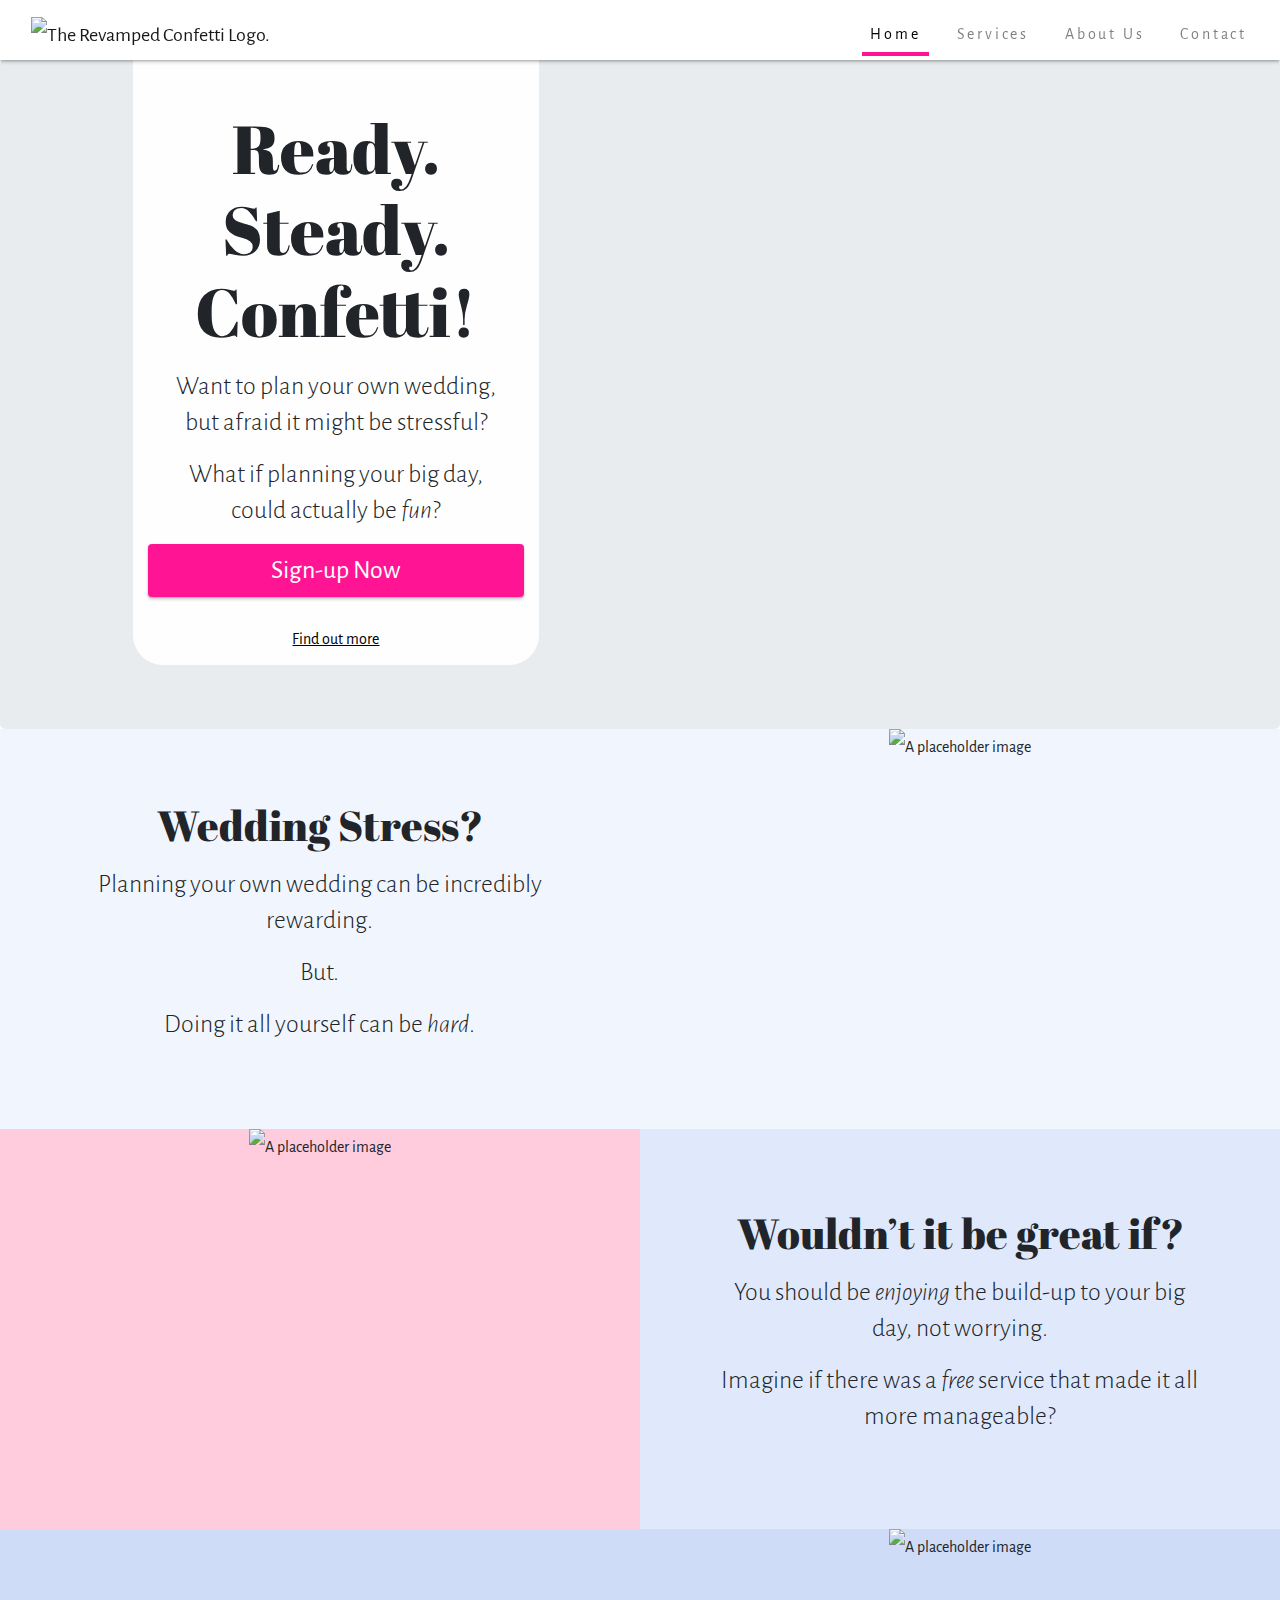
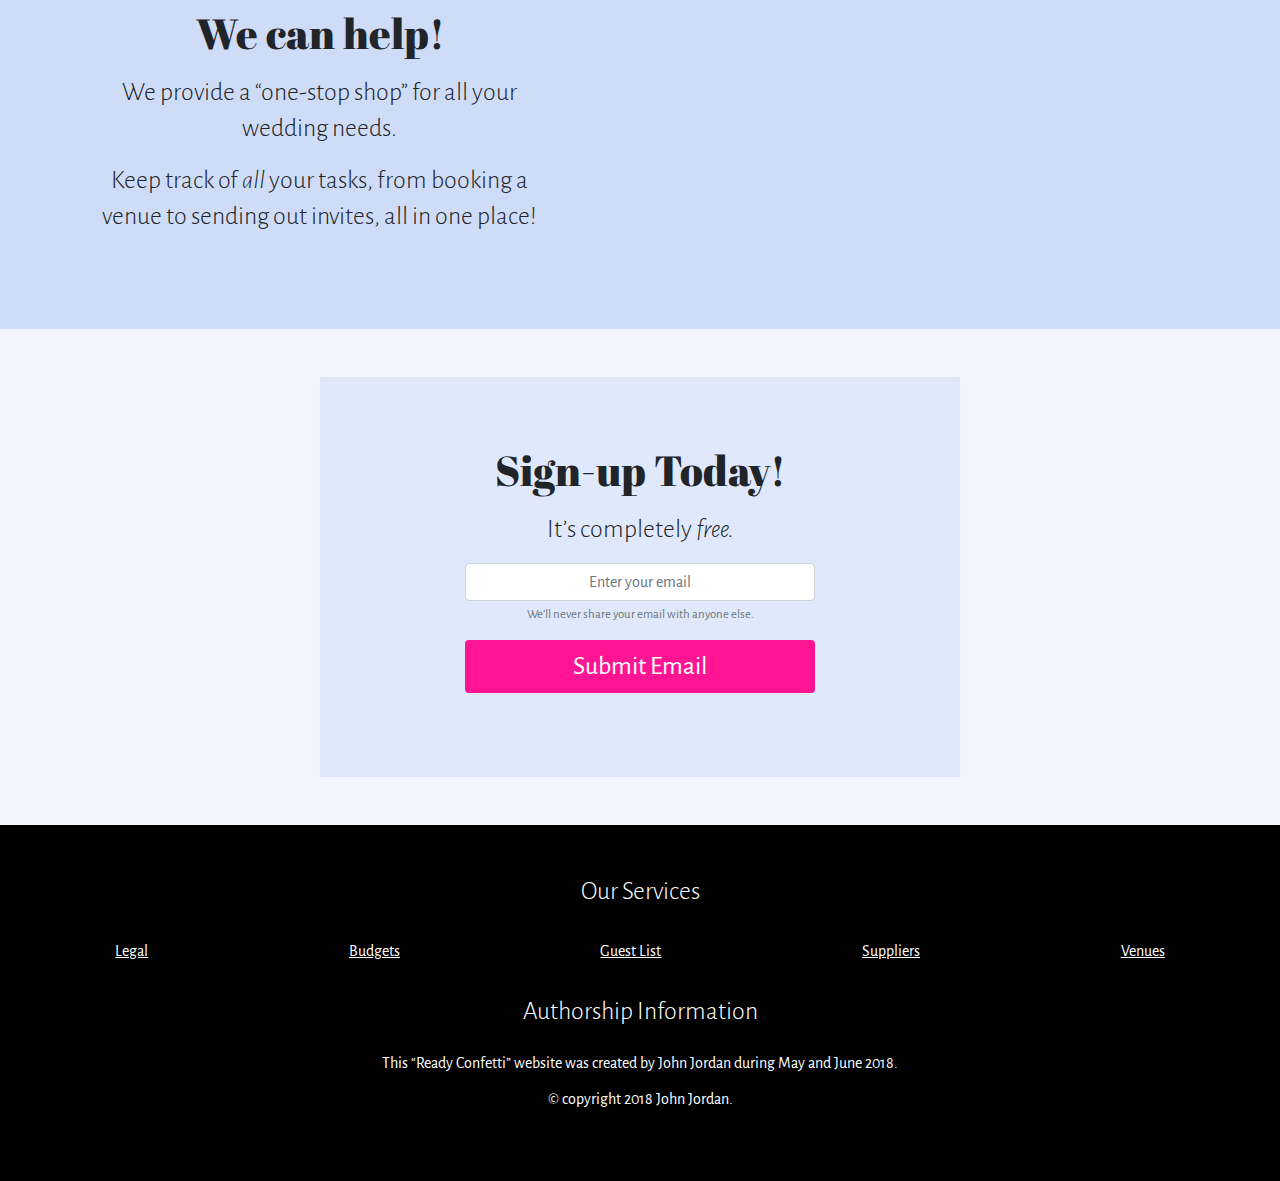
==== index.html @ ef414e81 "Services page finished, including images, except footer links" ====
<!DOCTYPE html>
<html lang="en">
<head>
	<meta charset="UTF-8">
	<title>Revamped Confetti</title>
	<meta name="viewport" content="width=device-width, initial-scale=1, shrink-to-fit=no">
	<!-- Link to CDN delivered version -->
	<!-- Bootstrap CSS -->
    <!-- <link rel="stylesheet" href="https://stackpath.bootstrapcdn.com/bootstrap/4.1.0/css/bootstrap.min.css" integrity="sha384-9gVQ4dYFwwWSjIDZnLEWnxCjeSWFphJiwGPXr1jddIhOegiu1FwO5qRGvFXOdJZ4" crossorigin="anonymous"> -->
    <!-- Link to local sources -->
    <!-- Bootstrap version 4.1.0 CSS -->
    <link rel="stylesheet" href="css/bootstrap.min.css">
    <!-- Custom stylesheet CSS -->
    <link rel="stylesheet" href="css/custom.css">
    <!-- Links to font files -->
    <!-- Abril Fatface -->
        <link href="https://fonts.googleapis.com/css?family=Abril+Fatface" rel="stylesheet">
    <!-- Alegreya Sans -->
    <link href="https://fonts.googleapis.com/css?family=Alegreya+Sans:400,400i" rel="stylesheet">
</head>
<body class="container-fluid">
	<!-- Start of navigation bar -->
	<!-- Used class 'sticky-top' rather than 'fixed-top' as 'fixed-top' overlaps content below it -->
	<nav class="row navbar navbar-expand-md navbar-light sticky-top pb-0">
		<!-- Start of anchor tag containing logo -->
		<a class="navbar-brand col-9 col-md-4 mb-2 mb-md-0" href="#">
			<!-- Logo -->
			<!-- <img class="img-fluid d-md-none mh-50" src="img/logo-mark.svg" alt="The Revamped Confetti logo mark – a bouquet of flowers."> -->
			<img class="img-fluid mh-66" src="img/logo-full.svg" alt="The Revamped Confetti Logo.">
			<!-- End logo -->
		</a>
		<!-- End of anchor tag containing logo -->
		<!-- Start of button that controls collapsable menu functionality -->
		<!-- Constrained width of button element and aligned it to right using 'ml-auto' class, to right-align hamburger icon -->
		<button class="navbar-toggler ml-auto text-right" type="button" data-toggle="collapse" data-target="#mobileMenu" aria-controls="mobileMenu" aria-expanded="false" aria-label="Toggle navigation" role="navigation">
		    <span class="navbar-toggler-icon"></span>
		</button>
		<!-- End of button that controls collapsable menu functionality -->
		<!-- Start of nav bar menu items, wrapped in a div for collapsable functionality -->
		<!-- Start of wrapper div -->
		<div id="mobileMenu" class="col-12 col-md-8 collapse navbar-collapse text-center">
			<!-- Needed to add class 'ml-auto' to right-align menu options -->
			<ul class="navbar-nav ml-auto">
				<!-- Start of navigation-links -->
				<li class="nav-item active">
					<a href="#" class="nav-link">
						Home
					</a>
				</li>
				<li class="nav-item">
					<a href="pages/services.html" class="nav-link">Services</a>
				</li>
				<li class="nav-item">
					<a href="pages/aboutus.html#" class="nav-link">About Us</a>
				</li>
				<li class="nav-item">
					<a href="pages/contact.html" class="nav-link">Contact</a>
				</li>
				<!-- End of navigation-links -->
				<!-- Items are right-aligned using flexbox 'justify-content-end' class. Needed to use full row width -->
			</ul>
			<!-- End of nav bar menu items -->
		</div>
		<!-- End of wrapper div-->
	</nav>
	<!-- End of navigation bar -->

	<!-- Start of jumbotron -->
	<header class="row main-page jumbotron pt-0 back-image text-center mb-0">
		<div class="offset-md-1 col-md-5 col-xl-4 pt-5">
			<!-- Start of headline -->
			<h1 class="display">
				<div class="">
					Ready.
				</div>
				<div class="">Steady.</div>
				<div class="">Confetti!</div>
			</h1>
			<!-- End of headline -->
			<!-- 'Lead' class applied to paragraph to add emphasis -->
			<p class="lead offset-1 col-10 offset-md-0 col-md-12">
				Want to plan your own wedding,
				<br class="title-breaker d-none d-sm-block d-md-none d-lg-block" />
				<!-- Using Bootstrap display functionality along with custom breakpoints, to toggle visibility -->
				but afraid it might be stressful?
			</p>
			<p class="lead offset-1 col-10 offset-md-0 col-md-12">
				What if planning your big day,
				<br class="title-breaker d-none d-sm-block d-md-none d-lg-block"/>
				could actually be <span class="italic">fun</span>?
				<!-- Using Bootstrap display functionality along with custom breakpoints, to toggle visibility -->
			</p>
			<!-- <p class="row lead">This too, is also text about bland things as well.</p> -->
			<a href="#form-gap" class="btn btn-block rc-pink lead">Sign-up Now</a>
			<a href="#me" id="me" class="nav-link col-12 text-center">Find out more</a>
		</div>
	</header>
	<!-- End of jumbotron -->
	<!-- Start of first row -->
	<section class="row align-items-stretch  text-center rc-lightest-purple" id="first-row">
		<!-- Start of first row, first column -->
		<div class="col-md-6 my-5 py-5 my-md-0 py-md-0 align-self-center">
			<!-- Making the flex child align in center is desirable, but need to remove margin/padding as causes alignment issues with image on medium layouts.  -->
	        <h2 class="display">Wedding Stress?</h2>
	        <p class="lead col-12 offset-lg-1 col-lg-10">
	        	Planning your own wedding can be incredibly rewarding.
	        </p>
	        <p class="lead col-12 offset-lg-1 col-lg-10">
	        	But.
	        </p>
	        <p class="lead col-12 offset-lg-1 col-lg-10">
	        	Doing it all yourself can be <span class="italic">hard</span>.
	        </p>
		</div>
		<!-- End of first row, first column -->
		<!-- Start of first row, second column -->
		<div class="col-md-6 no-gutter">
			<!-- Applying 'd-flex' class makes div take up entire height available to it -->
			<img class="img-fluid landing-images" src="img/stress-warmer-resized.jpg" alt="A placeholder image">
		</div>
		<!-- End of first row, second column -->
	</section>
	<!-- End of first row -->
	<!-- Start of SECOND row -->
	<section class="row flex-row-reverse align-items-stretch text-center rc-lighter-purple">
		<!-- Start of SECOND row, first column -->
		<div class="col-md-6 align-self-center my-5 py-5 my-md-0 py-md-0 ">
	        <h2 class="display">Wouldn’t it be great if?</h2>
	        <p class="lead col-12 offset-lg-1 col-lg-10">
	        	<!-- 'col-md-6' and 'mx-auto' classes center element on medium-up screens -->
	        	You should be <span class="italic">enjoying</span> the build-up to your big day, not worrying.
	        </p>
	        <p class="lead col-12 offset-lg-1 col-lg-10">
	        	Imagine if there was a <span class="italic">free</span> service that made it all more manageable?
	        </p>
		</div>
		<!-- End of SECOND row, first column -->
		<!-- Start of SECOND row, second column -->
		<div class="col-md-6 show-p no-gutter">
			<img class="img-fluid landing-images" src="img/easier-way-less-warm.jpg" alt="A placeholder image">
		</div>
		<!-- End of SECOND row, second column -->
	</section>
	<!-- End of SECOND row -->

	<!-- Start of THIRD row -->
	<section class="row align-items-stretch  text-center rc-light-purple">
		<!-- 'Align-items-stretch' means images stretch to fill entire flex parent  -->
		<!-- Start of THIRD row, first column -->
		<div class="col-md-6 my-5 py-5 my-md-0 py-md-0 align-self-center">
			<!-- 'Align-self-center' keeps flex child in center of parent -->
	        <h2 class="display">We can help!</h2>
	        <p class="lead col-12 offset-lg-1 col-lg-10">
	        	<!-- 'col-md-6' and 'mx-auto' classes center element on medium-up screens -->
	        	We provide a “one-stop shop” for all your wedding needs.
	        </p>
	        <p class="lead col-12 offset-lg-1 col-lg-10">
	        	Keep track of <span class="italic">all</span> your tasks, from booking a venue to sending out invites, all in one place!
	        </p>
		</div>
		<!-- End of THIRD row, first column -->
		<!-- Start of THIRD row, second column -->
		<div class="col-md-6 no-gutter">
			<img class="img-fluid landing-images" src="img/wedding-warmer.jpg" alt="A placeholder image">
		</div>
		<!-- End of THIRD row, second column -->
	</section>
	<!-- End of THIRD row -->
	<div id="form-gap"></div>
	<!-- Start of FORM row -->
	<section class="row justify-content-center rc-lightest-purple">
		<div class="col-12 col-md-6 text-center my-5 py-5 rc-lighter-purple form-wrapper">
			<h2 class="display">Sign-up Today!</h2>
			<p class="lead col-12 offset-lg-1 col-lg-10">It’s completely <span class="italic">free.</span></p>
			<form action="#" class="col-12 col-md-10 col-lg-8 mx-auto">
				<div class="form-group">
				    <input type="email" class="form-control text-center" id="exampleInputEmail1" aria-describedby="emailHelp" placeholder="Enter your email">
				    <small id="emailHelp" class="form-text text-muted">We’ll never share your email with anyone else.</small>
				</div>
				<!-- Start of button -->
				<button type="submit" class="btn btn-block rc-pink lead">Submit Email</button>
				<!-- End of button -->
			</form>
		</div>
	</section>
	<!-- End of FORM row -->
	<!-- Start of Footer -->
	<footer class="row text-center black">
		<!-- Start of wrapper div -->
		<div class="wrapper col-12 my-5">
			<div class="lead">Our Services</div>
			<!-- end line -->
			<nav class="black footer-links d-flex justify-content-around flex-wrap margin-bottom">
				<a href="#" class="mx-3 my-2">Legal</a>
				<a href="#" class="mx-3 my-2">Budgets</a>
				<a href="#" class="mx-3 my-2">Guest List</a>
				<a href="#" class="mx-3 my-2">Suppliers</a>
				<a href="#" class="mx-3 my-2">Venues</a>
			</nav>
			<!-- end line -->
			<div class="lead">Authorship Information</div>
			<!-- end line -->
			<address class="">
				This “Ready Confetti” website was created by John Jordan during May and June 2018. <br/>© copyright <span id="year">2018</span> John Jordan.
			</address>
			<!-- end line -->
		</div>
		<!-- End of wrapper div -->
	</footer>
	<!-- End of Footer  -->

	<!-- Local copies of JavaScript files. jQuery first, then Popper.js, then Bootstrap JS -->
    <script src="js/jquery-3.3.1.slim.min.js"></script>
    <!-- Version 1.14.0 -->
    <script src="js/v1.14.0-popper.min.js"></script>
    <!-- Version 4.1.0 -->
    <script src="js/bootstrap.min.js"></script>
</body>
</html>
---- css/custom.css ----
/* CUSTOM STYLES FOR REVAMPED CONFETTI WEBSITE */

/* LAYOUT */

* {
	/*border: 1px solid gray;*/
}

header > div {
	max-width: 375px;
	/*padding-top:  2.42rem;*/
}

header.jumbotron {
	/* Sets minimum height on jumbotron elements, so that content doesn't determine height */
	min-height: 400px;
}

.display, .lead, .margin-bottom {
	margin-bottom: 1rem;
}

.nav-item {
	margin-right: 10px;
	margin-left: 10px;
}

.no-gutter[class*="col-"] {
	/* Removes default Bootstrap padding from any element containing 'col-x' classes */
	padding-left: 0;
	padding-right: 0;
}

@media screen and (max-width: 766px){
}

@media screen and (max-width: 330px) {
	/* Removes un-sightly line break at this breakpoint, displaying text in-line*/
	br.title-breaker {
		display: none;
	}
}

@media screen and (min-width: 330px) {
	/* Re-applies line break line break at this breakpoint, as screen gets larger */
	br.title-breaker {
		display: block;
	}
}

/* TYPOGRAPHY */

/* Font sizes and leading */

html {
	font-size: 1rem;
}

body {
	line-height: 2.25rem;
}

small {
	line-height: 1.21rem;
}

.italic {
	font-style: italic;
}

.margin-bottom {
	/* This custom class applies a margin-bottom, equal to the line-height, to build vertical rhythm */
	/*margin-bottom: 1.375rem;*/
}

@media screen and (max-width: 768px){
	html {
		/* Drops down font size to fit on smaller screens */
		font-size: 0.875rem;
	}

	body {
		line-height: 2rem;
	}
}

h1.display>div {
	/* Since I have each word of the H1 in seperate divs,
	so that they start on a new line */
	font-size: 4.236rem;
}

h2.display {
	font-size: 2.618rem;
}

.lead {
	font-size: 1.618rem;
}

address, .navbar-nav {
	font-size: 1rem;
}

/* Typefaces */

body {
	/* Following fonts used for testing purposes */
	font-family: 'Alegreya', serif;
	font-family: 'Alegreya Sans', sans-serif;
}

nav {
	background-color: white;
}

h1, h2 {
	/* Following fonts used for testing purposes */
	font-family: 'Playfair Display', serif;
	font-family: 'Abril Fatface', serif;
}

.playfair {
	font-family: 'Playfair Display', serif;
}

.serif {
	font-family: 'Alegreya', serif;
}


/* COLOURS */

:root {
    --rc-pink: #FF1493;
    --rc-purple: #6495ED;
    --rc-lightest-purple: #F1F5FD;
    --rc-lighter-purple:  #E0E9FB;
    --rc-light-purple: #CFDCF8;
    --rc-purple-grey:  #4B70B2;
    --rc-purple-black: #19253B;
}

.rc-pink {
	background-color: var(--rc-pink);
	color: white;
}
.rc-purple {
   background-color: var(--rc-purple);
}
.rc-lightest-purple {
   background-color: var(--rc-lightest-purple);
}
.rc-lighter-purple {
   background-color: var(--rc-lighter-purple);
}
.rc-light-purple {
   background-color: var(--rc-light-purple);
}
.rc-purple-grey {
   background-color: var(--rc-purple-grey);

}
.rc-purple-black {
   background-color: var(--rc-purple-black);
   /* Change text colour, based on dark background */
}

body {
	background-color: white;
}

.black {
	background-color: #000000;
	color: #FFFFFF;
}

header > div {
	background-color: rgba(255,255,255,0.95);
	border-bottom-right-radius: 30px;
	border-bottom-left-radius: 30px;
}
.custom-toggler.navbar-toggler-icon {
	/*Adds pink colour to border */
  border-color: rgb(255,102,203);
  color: blue;
  /*padding-right: 3rem;*/
}

section {
	background-color: #FFFFFF;
}

/* A class to apply to elements to highlight them for screenshots */

.show-g {
	background-color: #aca;
}

.show-p {
	background-color: #fcd;
}

/* IMAGES */

header.main-page {
	background-image: url('../img/hero-little-warm.jpg');
}

header.services {
	background-image: url('../img/let-us-help-h800.jpg');
}
img.min-400 {
	min-height: 320px;
	max-height: 320px;
	width: 100%;
	display: flex;
	flex: 1;
}

img.landing-images {
	height: 100%;
	width: 100%;
	min-height: 400px;
	max-height: 400px;
}

@media screen and (max-width: 767px) {
	/* Restrict image size on smaller screens */
	img.landing-images {
		min-height: 320px;
		max-height: 400px;
	}
}

img.mh-50 {
	/*custom class to restrict height of SVG logo-mark */
	max-height: 50px;
}

img.mh-66 {
	/*custom class to restrict height of SVG logo-full */
	max-height: 66px;
}

.back-image{
	/*Custom class to apply images as backgrounds*/

	/* Background image is centered vertically and horizontally at all times */
	background-position: center center;

	/* Background image doesn't tile */
	background-repeat: no-repeat;

  	/* Background image is fixed in the viewport so that it doesn't move when
     the content's height is greater than the image's height */
	/*background-attachment: fixed;*/

  	/* This is what makes the background image rescale based
     on the container's size */
	background-size: cover;
}

/* USER INTERFACE ELEMENTS */

.sticky-top, a.btn.btn-block {
	color: white;
	box-shadow: 0px 3px 3px 0 rgba(0, 0, 0, 0.12), 0 1px 2px rgba(0, 0, 0, 0.24);
	transition: all 0.3s cubic-bezier(.25,.8,.25,1);
}

a.btn.btn-block:hover {
	box-shadow: 0 3px 6px rgba(0, 0, 0, 0.16), 0 3px 6px rgba(0, 0, 0, 0.23);
}

a.nav-link {
	color: black;
}
.navbar-nav a.nav-link {
	letter-spacing: .175rem;
}

.navbar-light .navbar-nav .nav-item.active > a.nav-link {
	color: black;
}

header a.nav-link {
	text-decoration: underline;
}

.footer-links > a {
	color: #FFFFFF;
	text-decoration: underline;
}

li.active > a {
	padding-bottom: 0;
	border-bottom: solid 4px var(--rc-pink);
}

@media screen and (max-width: 767px) {
	/* Needed to STOP applying these styles one pixel below Bootstrap 4 breakpoint of 768 px, else layout would break at this point */
	li.active > a.nav-link {
		border-bottom: none;
	}

	.navbar-light .navbar-nav .nav-item.active > a.nav-link {
		/* Specific over-ride needed for Bootstrap class */
		color: var(--rc-pink)
	}

	li {
		font-size: 1.5rem;
	}

	#mobileMenu > ul {
		border-top: solid 1px black;
		border-bottom: solid 1px black;
		/*margin-top: 1.21rem;
		margin-bottom: 2.42rem;*/
		padding-top: 1.5rem;
		padding-bottom: 1rem;
	}

	.navbar-collapse {
		/* These styles over-ride the 'pb-0' class applied to the 'nav' element, to add some padding to the collapsable menu on smaller screens*/
		padding-bottom: 1.5rem;
		padding-top: 1.5rem;
	}
}

/* Misc */

section> .form-wrapper {
	border: solid 20px transparent;
	/* Need to specify a border first, before image will display */
	border-image: url('../img/frame-border.jpg') 300 round;
}

/* Bootstrap 4 responsive breakpoints */
/*// Small devices (landscape phones, 576px and up)*/
@media (min-width: 576px) { ... }

/*// Medium devices (tablets, 768px and up)*/
@media (min-width: 768px) { ... }

/*// Large devices (desktops, 992px and up)*/
@media (min-width: 992px) { ... }

/*// Extra large devices (large desktops, 1200px and up)*/
@media (min-width: 1200px) { ... }
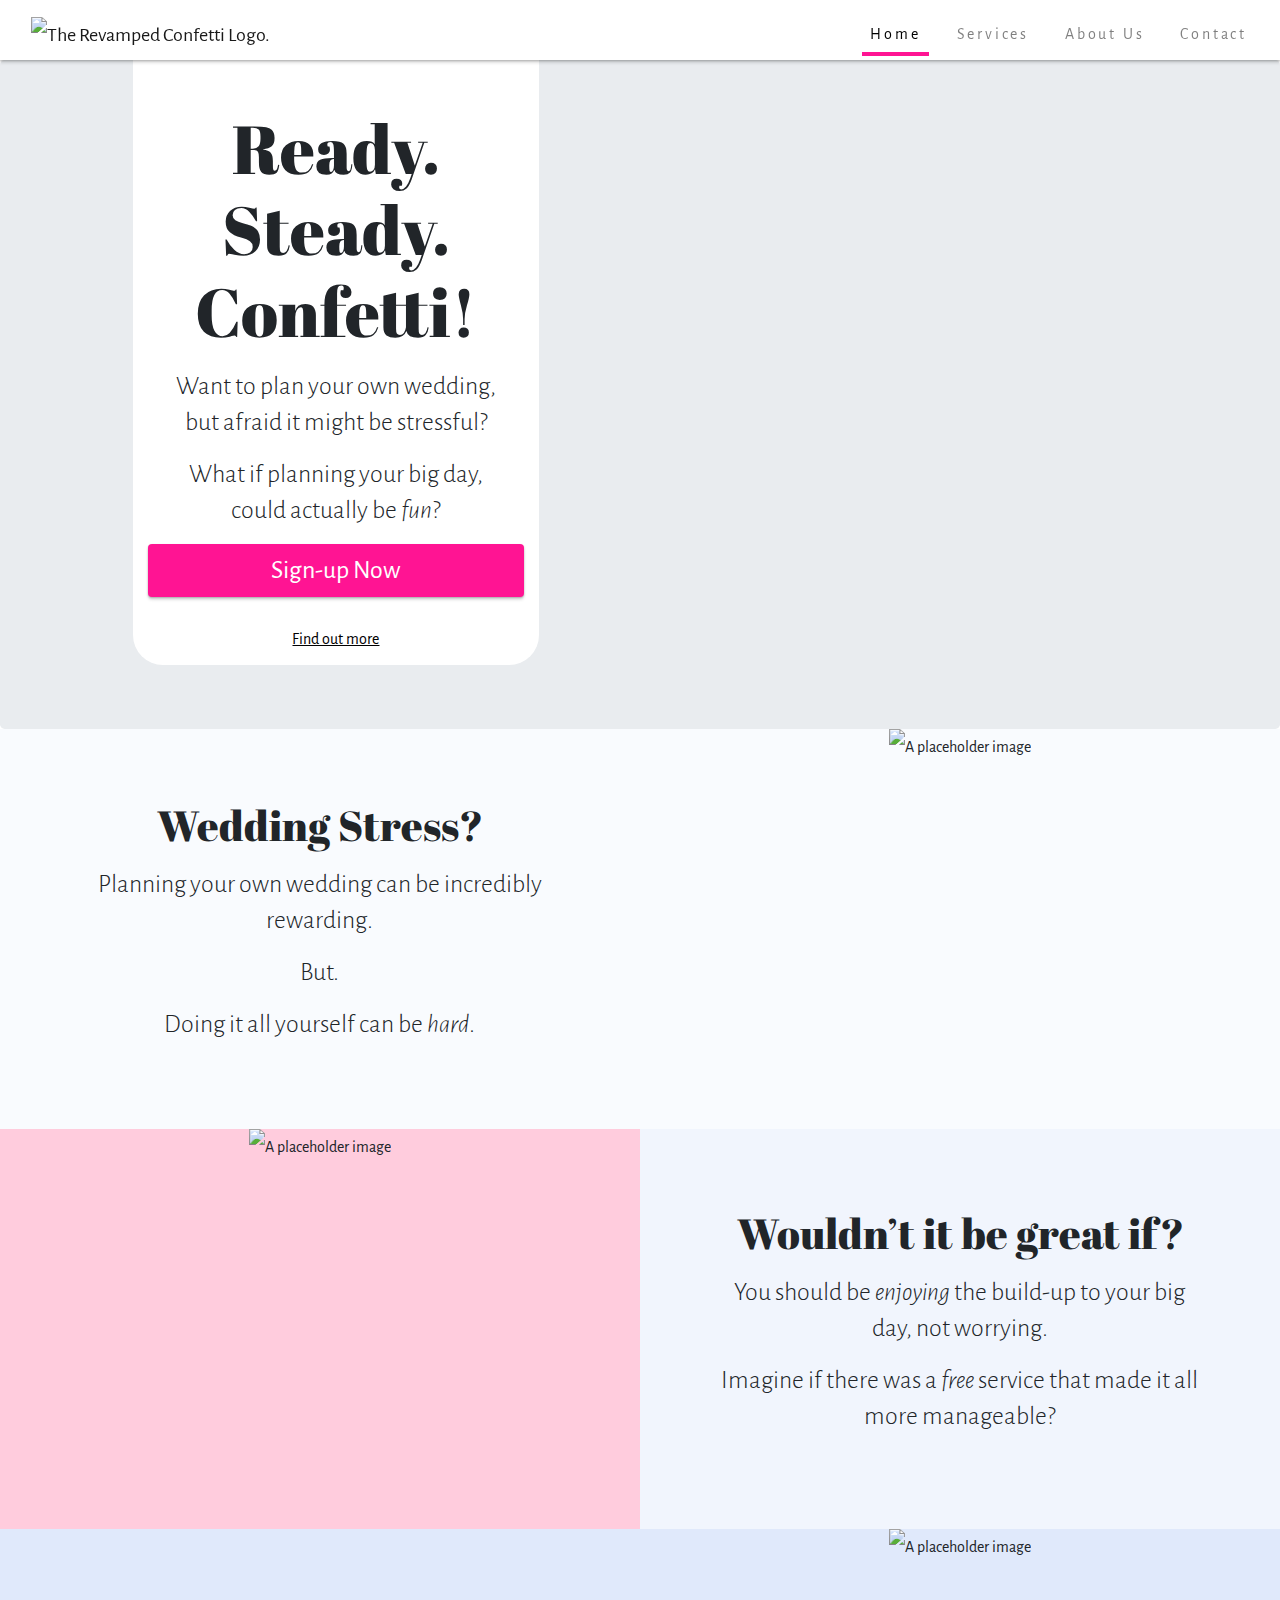
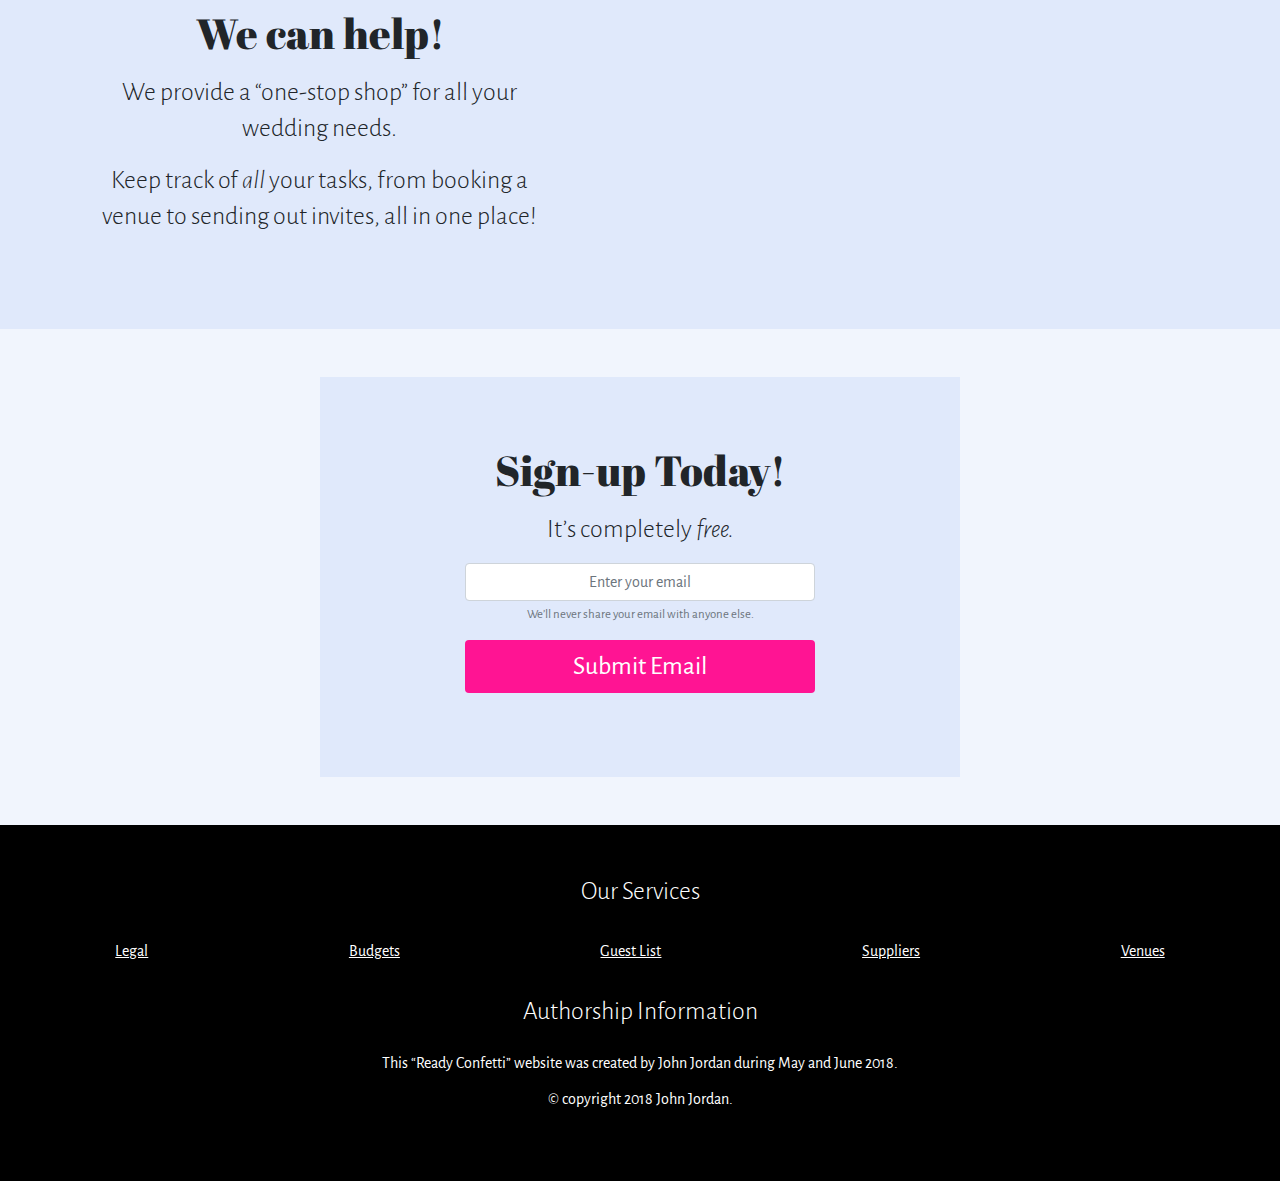
==== commit e4dc286c: "'About Us' and 'Contact Us' pages completed. Footer links updated, anchor scroll element added to 'S" ====
--- a/index.html
+++ b/index.html
@@ -97,7 +97,7 @@
 	</header>
 	<!-- End of jumbotron -->
 	<!-- Start of first row -->
-	<section class="row align-items-stretch  text-center rc-lightest-purple" id="first-row">
+	<section class="row align-items-stretch  text-center rc-even-lightest-purple" id="first-row">
 		<!-- Start of first row, first column -->
 		<div class="col-md-6 my-5 py-5 my-md-0 py-md-0 align-self-center">
 			<!-- Making the flex child align in center is desirable, but need to remove margin/padding as causes alignment issues with image on medium layouts.  -->
@@ -122,7 +122,7 @@
 	</section>
 	<!-- End of first row -->
 	<!-- Start of SECOND row -->
-	<section class="row flex-row-reverse align-items-stretch text-center rc-lighter-purple">
+	<section class="row flex-row-reverse align-items-stretch text-center rc-lightest-purple">
 		<!-- Start of SECOND row, first column -->
 		<div class="col-md-6 align-self-center my-5 py-5 my-md-0 py-md-0 ">
 	        <h2 class="display">Wouldn’t it be great if?</h2>
@@ -144,7 +144,7 @@
 	<!-- End of SECOND row -->
 
 	<!-- Start of THIRD row -->
-	<section class="row align-items-stretch  text-center rc-light-purple">
+	<section class="row align-items-stretch  text-center rc-lighter-purple">
 		<!-- 'Align-items-stretch' means images stretch to fill entire flex parent  -->
 		<!-- Start of THIRD row, first column -->
 		<div class="col-md-6 my-5 py-5 my-md-0 py-md-0 align-self-center">
@@ -172,7 +172,7 @@
 		<div class="col-12 col-md-6 text-center my-5 py-5 rc-lighter-purple form-wrapper">
 			<h2 class="display">Sign-up Today!</h2>
 			<p class="lead col-12 offset-lg-1 col-lg-10">It’s completely <span class="italic">free.</span></p>
-			<form action="#" class="col-12 col-md-10 col-lg-8 mx-auto">
+			<form action="#" class="col-12 col-md-10 col-lg-8 mx-auto" id="sign-up-form">
 				<div class="form-group">
 				    <input type="email" class="form-control text-center" id="exampleInputEmail1" aria-describedby="emailHelp" placeholder="Enter your email">
 				    <small id="emailHelp" class="form-text text-muted">We’ll never share your email with anyone else.</small>
@@ -191,11 +191,11 @@
 			<div class="lead">Our Services</div>
 			<!-- end line -->
 			<nav class="black footer-links d-flex justify-content-around flex-wrap margin-bottom">
-				<a href="#" class="mx-3 my-2">Legal</a>
-				<a href="#" class="mx-3 my-2">Budgets</a>
-				<a href="#" class="mx-3 my-2">Guest List</a>
-				<a href="#" class="mx-3 my-2">Suppliers</a>
-				<a href="#" class="mx-3 my-2">Venues</a>
+				<a href="pages/services.html#legal" class="mx-3 my-2">Legal</a>
+				<a href="pages/services.html#budgets" class="mx-3 my-2">Budgets</a>
+				<a href="pages/services.html#guest-list" class="mx-3 my-2">Guest List</a>
+				<a href="pages/services.html#suppliers" class="mx-3 my-2">Suppliers</a>
+				<a href="pages/services.html#venues" class="mx-3 my-2">Venues</a>
 			</nav>
 			<!-- end line -->
 			<div class="lead">Authorship Information</div>
@@ -215,5 +215,21 @@
     <script src="js/v1.14.0-popper.min.js"></script>
     <!-- Version 4.1.0 -->
     <script src="js/bootstrap.min.js"></script>
+    <script>
+    // This code displays an alert to user when they have successfully submitted the sign-up form
+    $(function(){
+        // Grab my sign-up-form by id and wait for 'submit' to happen
+        $('#sign-up-form').on('submit', function(){
+            alert('Thank you for trying to sign-up to “Ready Confetti”.\n'
+            	+ '\n'
+                + 'Unfortunately, this is just a test website, so you can not actually sign-up.\n'
+                + '\n'
+                + "Your details haven't gone anywhere, so there is no need to worry.\n"
+                + '\n'
+                + "Thanks again and I hope you liked the website!"
+            )
+        });
+    });
+    </script>
 </body>
 </html>--- a/css/custom.css
+++ b/css/custom.css
@@ -134,9 +134,12 @@
 :root {
     --rc-pink: #FF1493;
     --rc-purple: #6495ED;
+    --rc-even-lightest-purple:#F9FBFE;
     --rc-lightest-purple: #F1F5FD;
     --rc-lighter-purple:  #E0E9FB;
     --rc-light-purple: #CFDCF8;
+    /* This purple was calculated by subtracting the difference between rc-light-purple and rc--lighter-purple */
+    --rc-purple-mid-light: #BECFF5;
     --rc-purple-grey:  #4B70B2;
     --rc-purple-black: #19253B;
 }
@@ -148,6 +151,10 @@
 .rc-purple {
    background-color: var(--rc-purple);
 }
+
+.rc-even-lightest-purple {
+	background-color: var(--rc-even-lightest-purple);
+}
 .rc-lightest-purple {
    background-color: var(--rc-lightest-purple);
 }
@@ -156,6 +163,10 @@
 }
 .rc-light-purple {
    background-color: var(--rc-light-purple);
+}
+
+.rc-purple-mid-light {
+	background-color: var(--rc-purple-mid-light);
 }
 .rc-purple-grey {
    background-color: var(--rc-purple-grey);
@@ -176,7 +187,8 @@
 }
 
 header > div {
-	background-color: rgba(255,255,255,0.95);
+	/* Had this semi-transparent, but made text hard to read */
+	background-color: #FFFFFF;
 	border-bottom-right-radius: 30px;
 	border-bottom-left-radius: 30px;
 }
@@ -209,6 +221,16 @@
 
 header.services {
 	background-image: url('../img/let-us-help-h800.jpg');
+}
+
+header.aboutus {
+	/* To push down image-containing div slightly */
+	margin-top-top: 3rem;
+	background-image: url("../img/why-we-do-this-background.jpg");
+}
+
+header.contactus {
+	background-image: url("../img/contact-us-500x200.jpg");
 }
 img.min-400 {
 	min-height: 320px;
@@ -269,6 +291,15 @@
 	transition: all 0.3s cubic-bezier(.25,.8,.25,1);
 }
 
+/* The purpose of this class is to provide an off-setting behaviour, for when the user links to the specified '#'. Due to the header, the default
+scroll clips the top of the section, e.g  'Legal' that the user has scrolled to */
+a.anchor {
+    display: block;
+    position: relative;
+    top: -100px;
+    visibility: hidden;
+}
+
 a.btn.btn-block:hover {
 	box-shadow: 0 3px 6px rgba(0, 0, 0, 0.16), 0 3px 6px rgba(0, 0, 0, 0.23);
 }
@@ -296,6 +327,10 @@
 li.active > a {
 	padding-bottom: 0;
 	border-bottom: solid 4px var(--rc-pink);
+}
+
+input, textarea {
+	text-align: center;
 }
 
 @media screen and (max-width: 767px) {
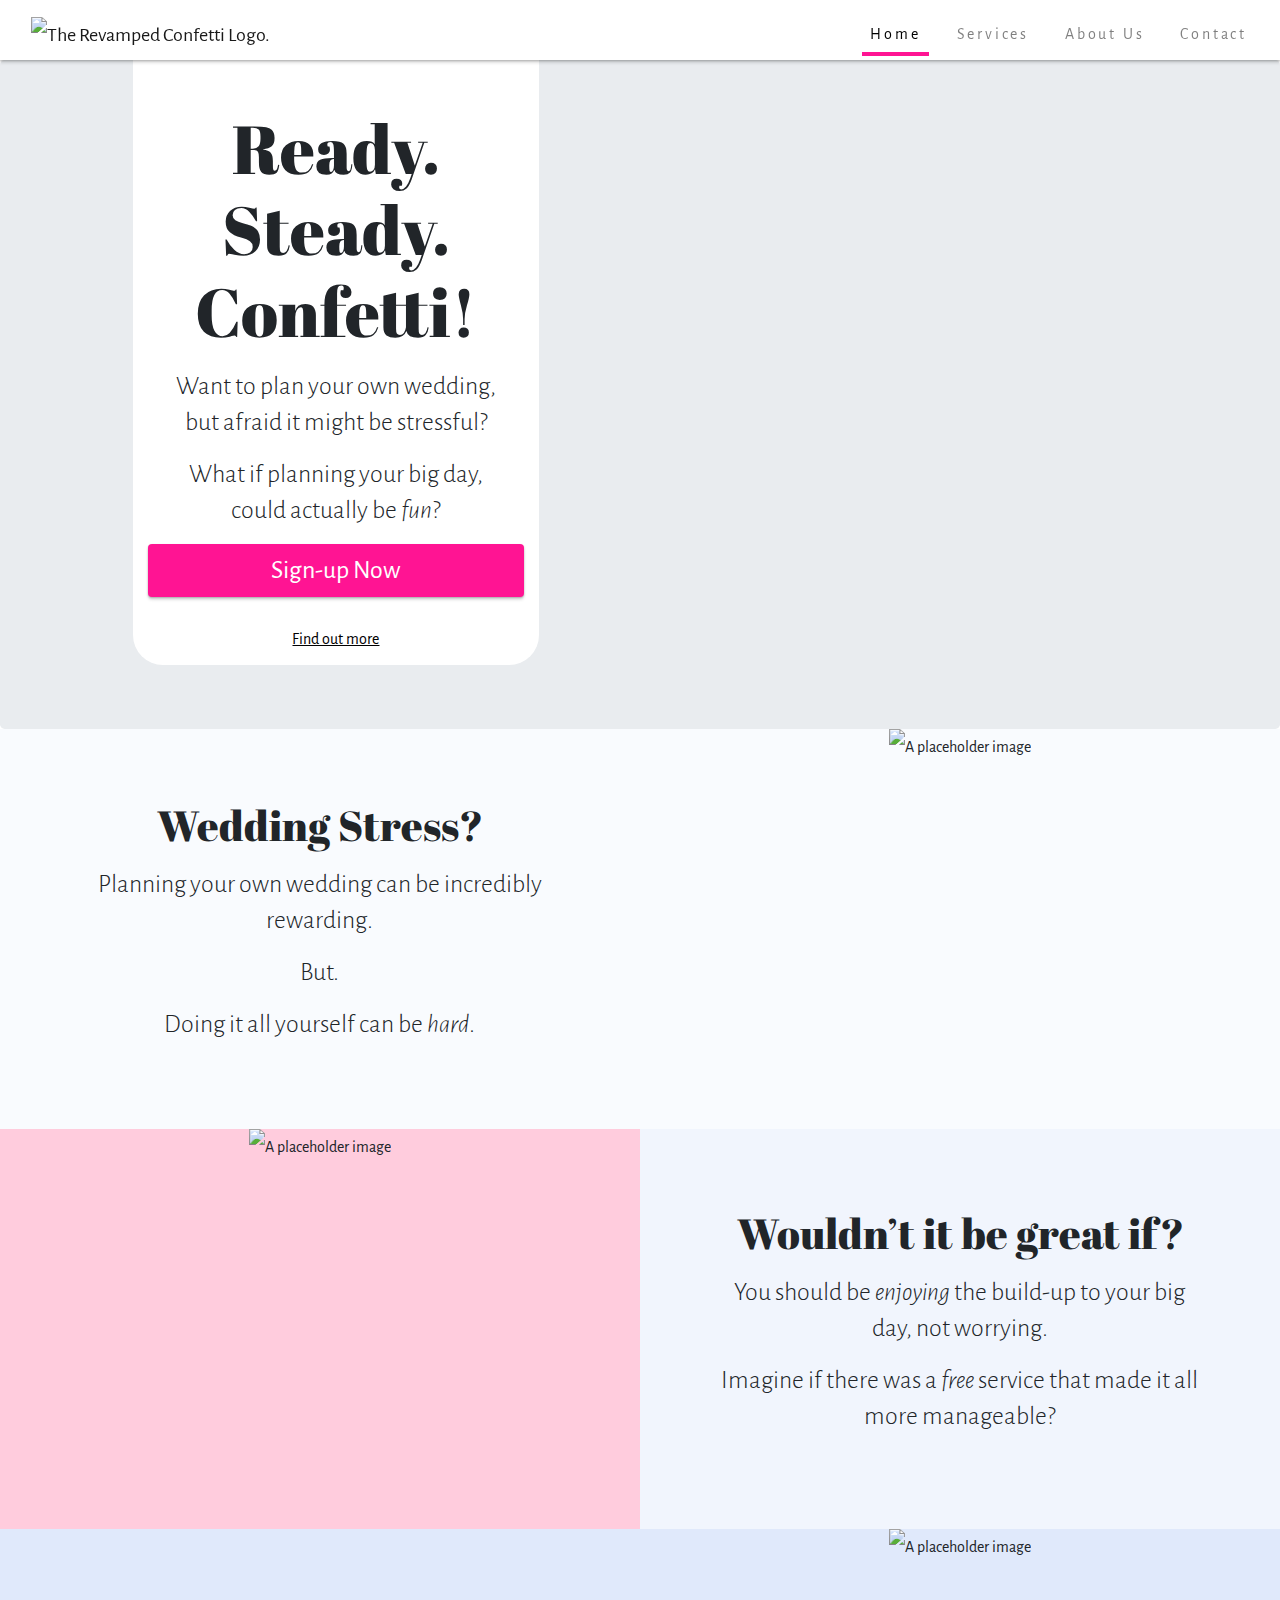
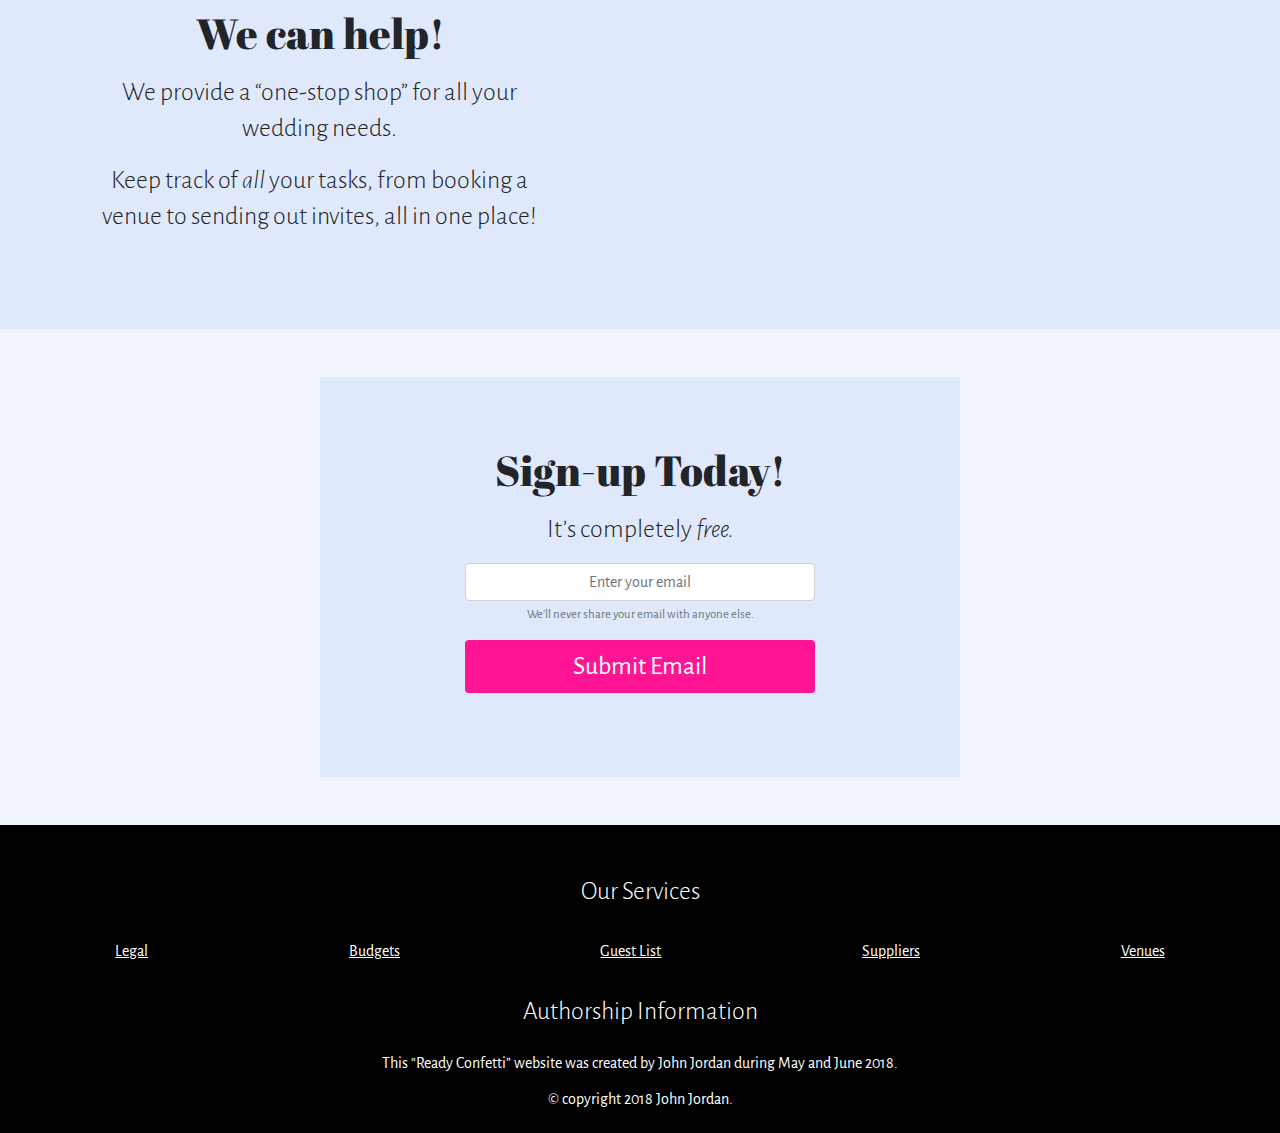
==== commit 5cf17137: "Adjusted bottom margin on footer and changed offset on anchor element, so that only relevant card sh" ====
--- a/index.html
+++ b/index.html
@@ -187,7 +187,7 @@
 	<!-- Start of Footer -->
 	<footer class="row text-center black">
 		<!-- Start of wrapper div -->
-		<div class="wrapper col-12 my-5">
+		<div class="wrapper col-12 mt-5">
 			<div class="lead">Our Services</div>
 			<!-- end line -->
 			<nav class="black footer-links d-flex justify-content-around flex-wrap margin-bottom">
--- a/css/custom.css
+++ b/css/custom.css
@@ -296,7 +296,7 @@
 a.anchor {
     display: block;
     position: relative;
-    top: -100px;
+    top: -60px;
     visibility: hidden;
 }
 
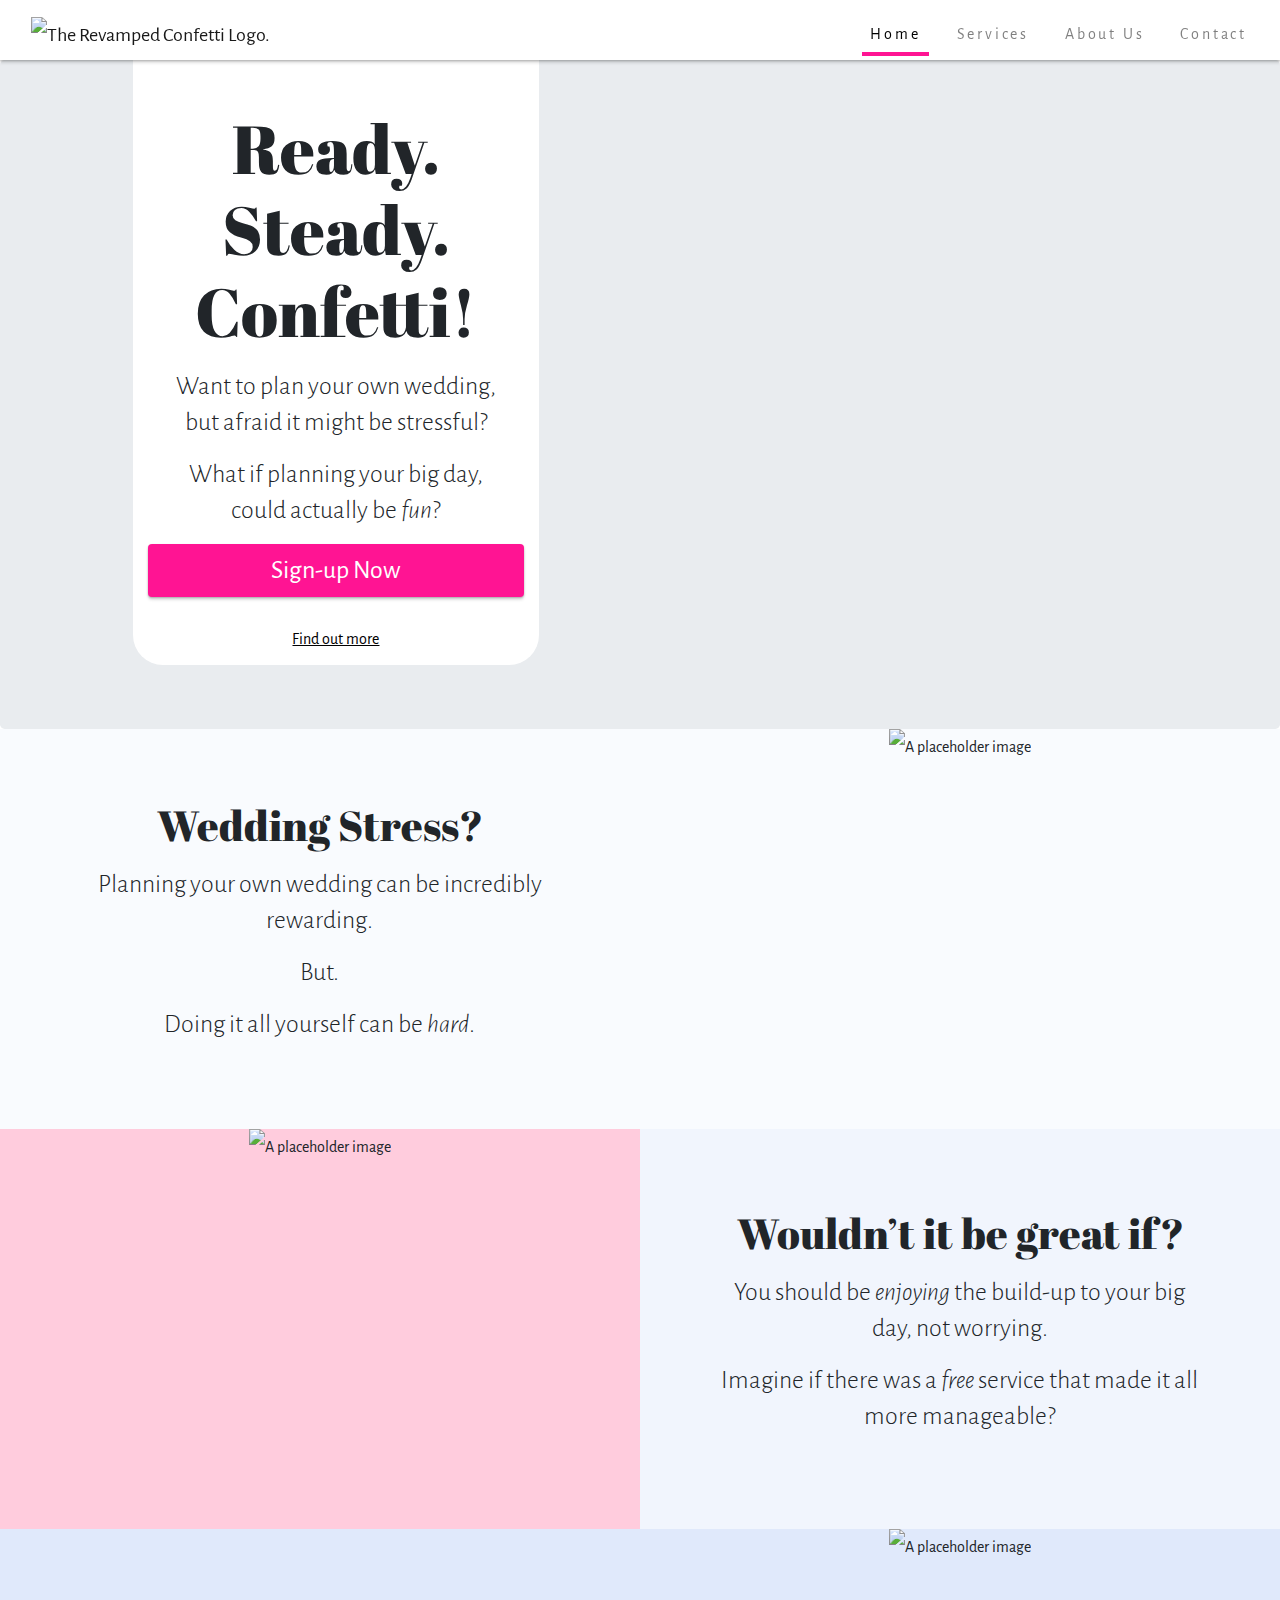
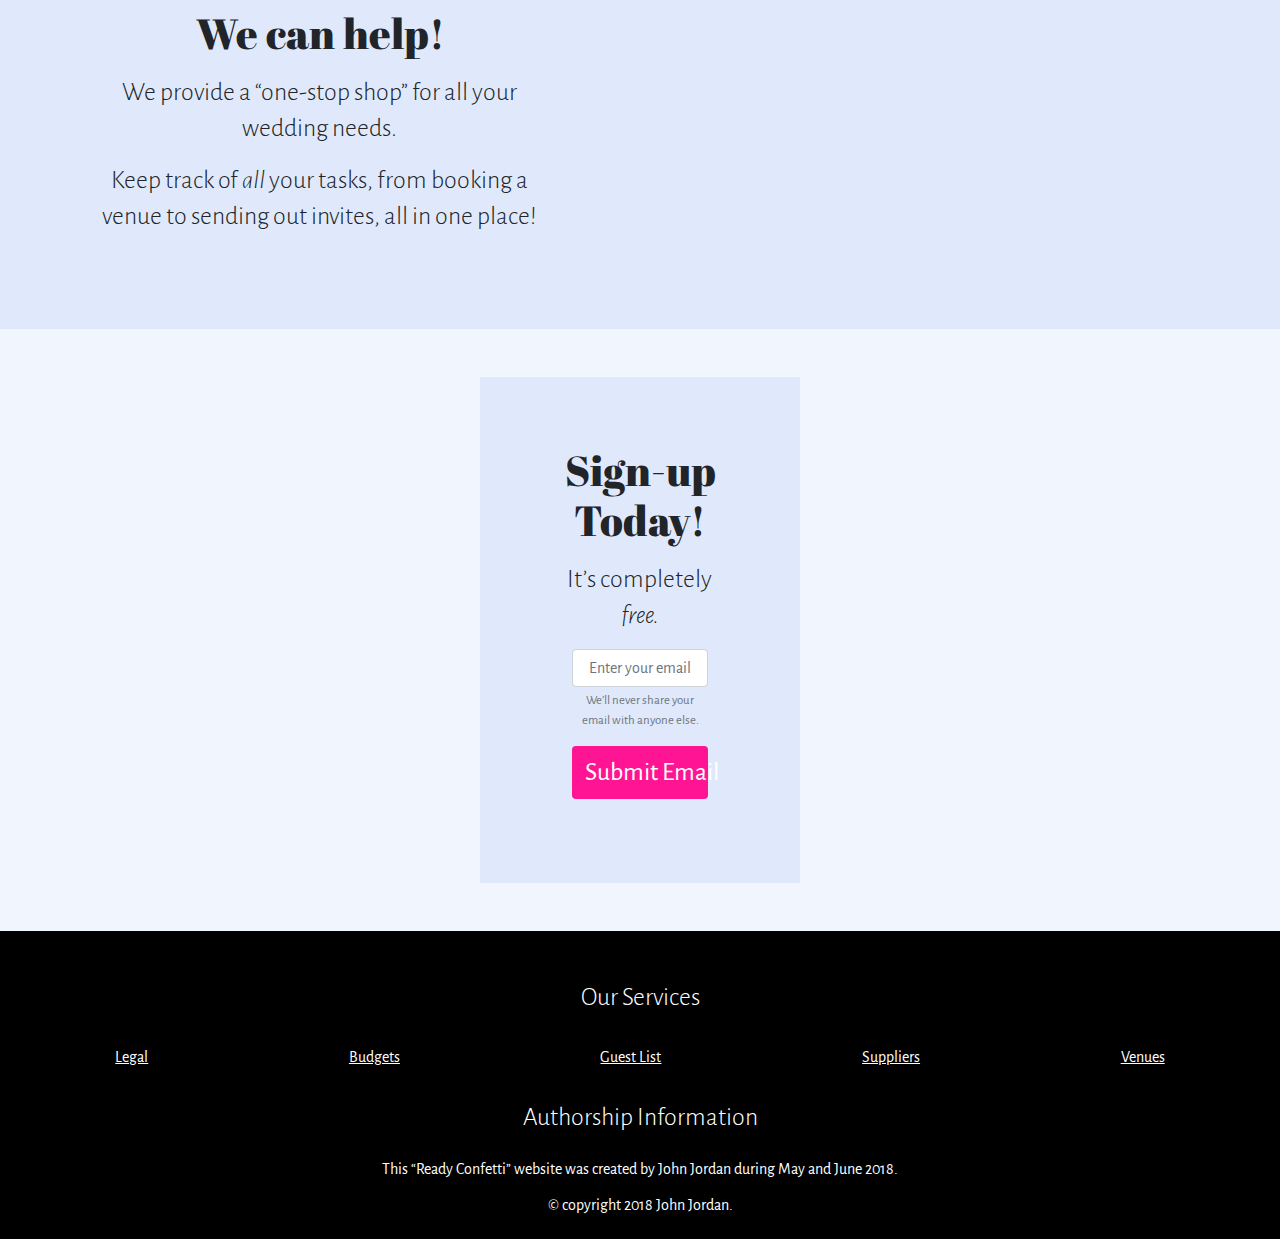
==== commit 55d87596: "Added favicon and constrained size of form on larger screens." ====
--- a/index.html
+++ b/index.html
@@ -4,6 +4,8 @@
 	<meta charset="UTF-8">
 	<title>Revamped Confetti</title>
 	<meta name="viewport" content="width=device-width, initial-scale=1, shrink-to-fit=no">
+	<link rel="shortcut icon" href="img/favicon.ico" type="image/x-icon">
+	<link rel="icon" href="img/favicon.ico" type="image/x-icon">
 	<!-- Link to CDN delivered version -->
 	<!-- Bootstrap CSS -->
     <!-- <link rel="stylesheet" href="https://stackpath.bootstrapcdn.com/bootstrap/4.1.0/css/bootstrap.min.css" integrity="sha384-9gVQ4dYFwwWSjIDZnLEWnxCjeSWFphJiwGPXr1jddIhOegiu1FwO5qRGvFXOdJZ4" crossorigin="anonymous"> -->
@@ -169,7 +171,7 @@
 	<div id="form-gap"></div>
 	<!-- Start of FORM row -->
 	<section class="row justify-content-center rc-lightest-purple">
-		<div class="col-12 col-md-6 text-center my-5 py-5 rc-lighter-purple form-wrapper">
+		<div class="col-12 col-md-6 col-lg-4 col-xl-3 text-center my-5 py-5 rc-lighter-purple form-wrapper">
 			<h2 class="display">Sign-up Today!</h2>
 			<p class="lead col-12 offset-lg-1 col-lg-10">It’s completely <span class="italic">free.</span></p>
 			<form action="#" class="col-12 col-md-10 col-lg-8 mx-auto" id="sign-up-form">
@@ -192,7 +194,7 @@
 			<!-- end line -->
 			<nav class="black footer-links d-flex justify-content-around flex-wrap margin-bottom">
 				<a href="pages/services.html#legal" class="mx-3 my-2">Legal</a>
-				<a href="pages/services.html#budgets" class="mx-3 my-2">Budgets</a>
+				<a href="pages/services.html#budget" class="mx-3 my-2">Budgets</a>
 				<a href="pages/services.html#guest-list" class="mx-3 my-2">Guest List</a>
 				<a href="pages/services.html#suppliers" class="mx-3 my-2">Suppliers</a>
 				<a href="pages/services.html#venues" class="mx-3 my-2">Venues</a>
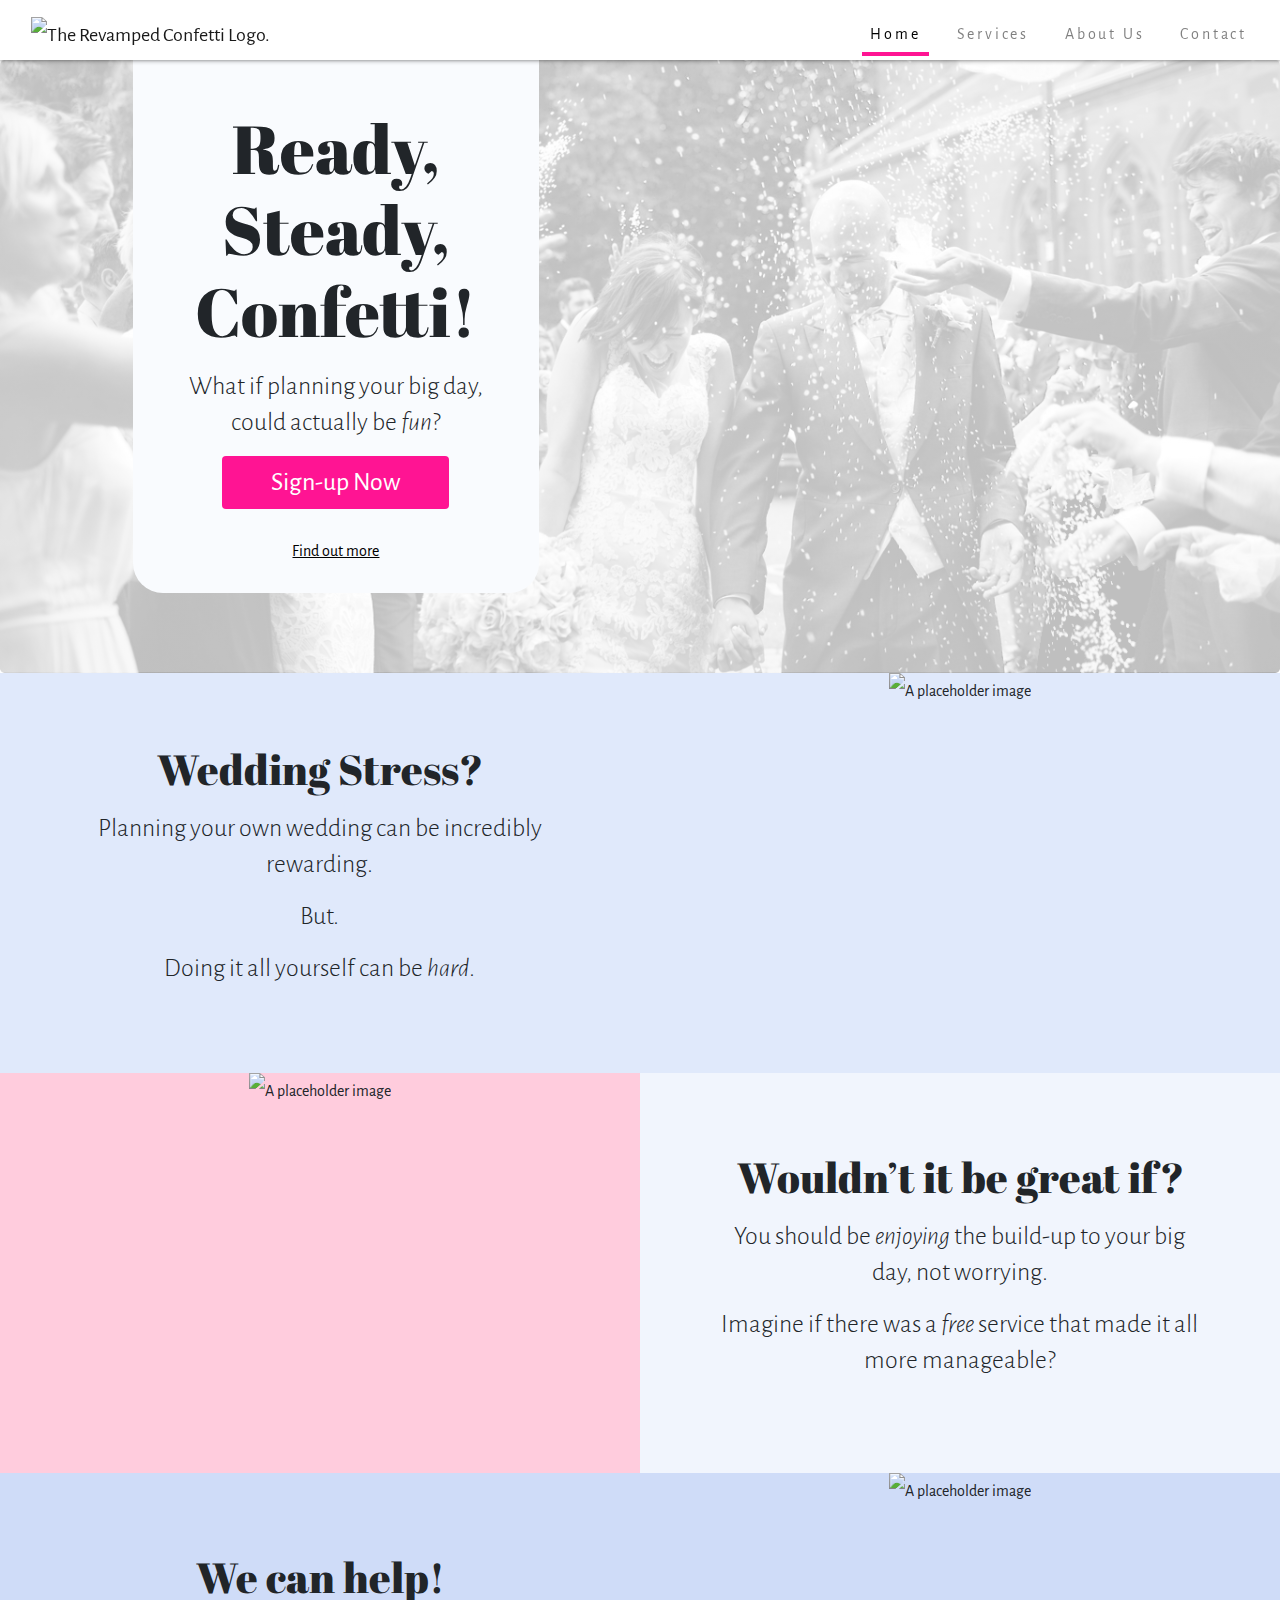
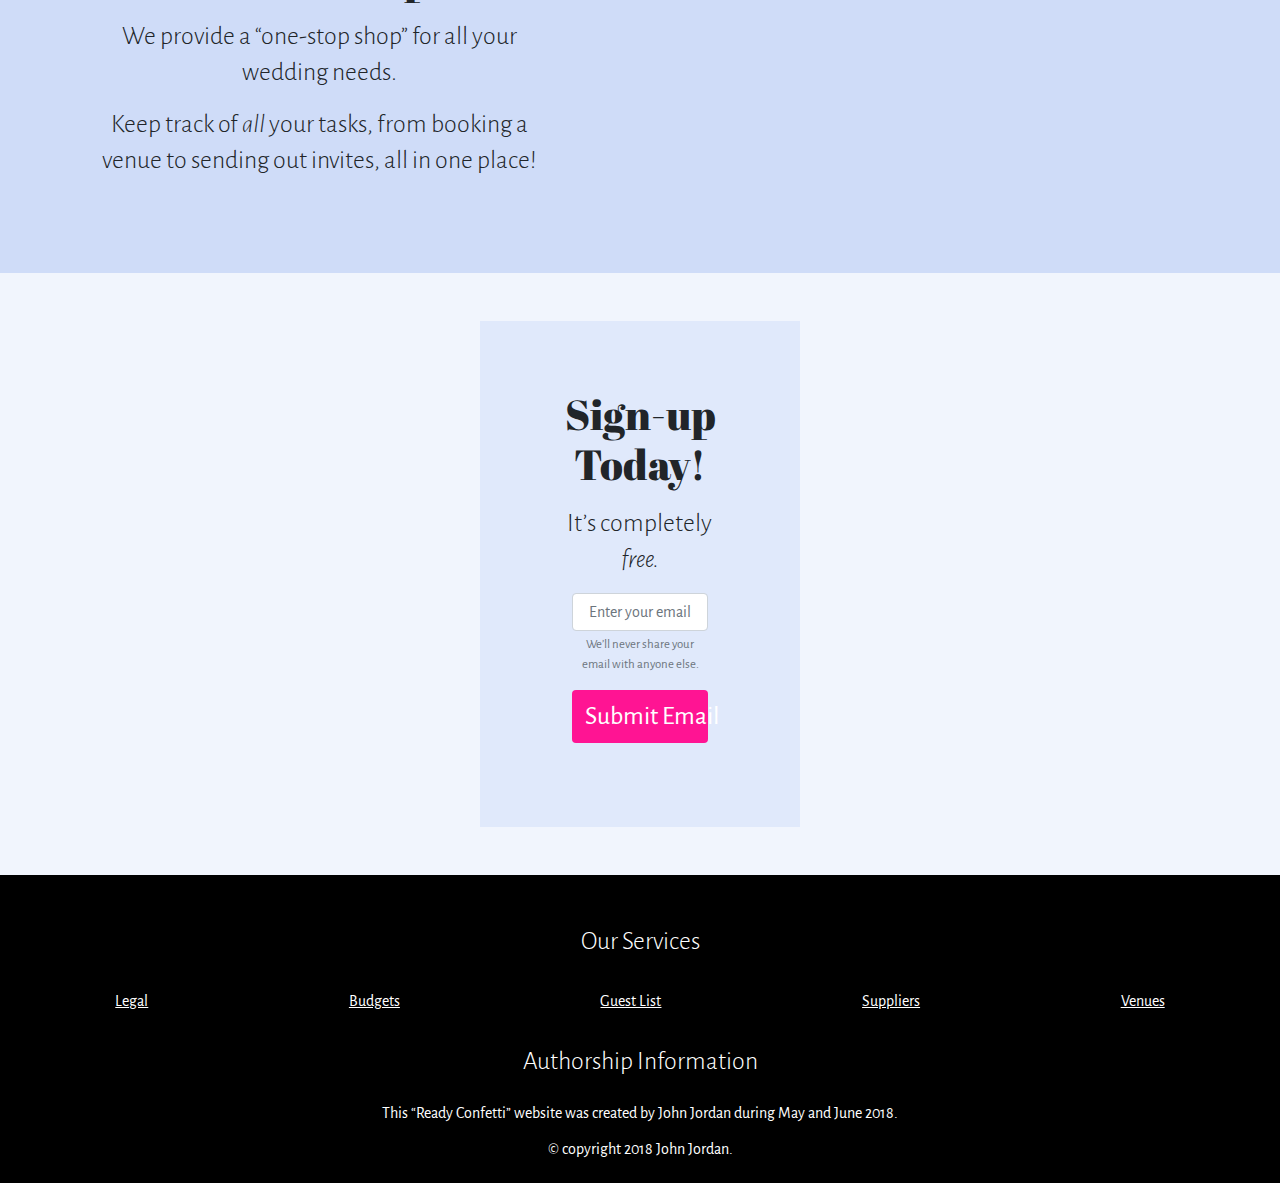
==== commit 006a199a: "Modified home page hero image to black and white, and altered tones for sections on home screen. Som" ====
--- a/index.html
+++ b/index.html
@@ -69,37 +69,41 @@
 
 	<!-- Start of jumbotron -->
 	<header class="row main-page jumbotron pt-0 back-image text-center mb-0">
-		<div class="offset-md-1 col-md-5 col-xl-4 pt-5">
-			<!-- Start of headline -->
-			<h1 class="display">
-				<div class="">
-					Ready.
+		<div class="offset-md-1 col-md-5 col-xl-4 pt-5 mb-3 header-banner">
+				<!-- Outer wrapper contains white overlay -->
+				<div class="col-md-12 mb-3">
+					<!-- Start of headline. Divs used for newline wrapping.  -->
+					<h1 class="display">
+						<div>
+							Ready,
+						</div>
+						<div>Steady,</div>
+						<div>Confetti!</div>
+					</h1>
+					<!-- End of headline -->
+					<!-- 'Lead' class applied to paragraph to add emphasis -->
+					<!-- <p class="lead offset-1 col-10 offset-md-0 col-md-12">
+						Want to plan your own wedding,
+						<br class="title-breaker d-none d-sm-block d-md-none d-lg-block" /> -->
+						<!-- Using Bootstrap display functionality along with custom breakpoints, to toggle visibility -->
+						<!-- but afraid it might be stressful?
+					</p> -->
+					<p class="lead">
+						What if planning your big day,
+						<br class="title-breaker d-none d-sm-block d-md-none d-lg-block"/>
+						could actually be <span class="italic">fun</span>?
+						<!-- Using Bootstrap display functionality along with custom breakpoints, to toggle visibility -->
+					</p>
+					<!-- <p class="row lead">This too, is also text about bland things as well.</p> -->
+					<a href="#form-gap" class="btn rc-pink lead px-5">Sign-up Now</a>
+					<a href="#me" id="me" class="nav-link col-12 text-center">Find out more</a>
 				</div>
-				<div class="">Steady.</div>
-				<div class="">Confetti!</div>
-			</h1>
-			<!-- End of headline -->
-			<!-- 'Lead' class applied to paragraph to add emphasis -->
-			<p class="lead offset-1 col-10 offset-md-0 col-md-12">
-				Want to plan your own wedding,
-				<br class="title-breaker d-none d-sm-block d-md-none d-lg-block" />
-				<!-- Using Bootstrap display functionality along with custom breakpoints, to toggle visibility -->
-				but afraid it might be stressful?
-			</p>
-			<p class="lead offset-1 col-10 offset-md-0 col-md-12">
-				What if planning your big day,
-				<br class="title-breaker d-none d-sm-block d-md-none d-lg-block"/>
-				could actually be <span class="italic">fun</span>?
-				<!-- Using Bootstrap display functionality along with custom breakpoints, to toggle visibility -->
-			</p>
-			<!-- <p class="row lead">This too, is also text about bland things as well.</p> -->
-			<a href="#form-gap" class="btn btn-block rc-pink lead">Sign-up Now</a>
-			<a href="#me" id="me" class="nav-link col-12 text-center">Find out more</a>
-		</div>
+		</div>
+
 	</header>
 	<!-- End of jumbotron -->
 	<!-- Start of first row -->
-	<section class="row align-items-stretch  text-center rc-even-lightest-purple" id="first-row">
+	<section class="row align-items-stretch  text-center rc-lighter-purple" id="first-row">
 		<!-- Start of first row, first column -->
 		<div class="col-md-6 my-5 py-5 my-md-0 py-md-0 align-self-center">
 			<!-- Making the flex child align in center is desirable, but need to remove margin/padding as causes alignment issues with image on medium layouts.  -->
@@ -146,7 +150,7 @@
 	<!-- End of SECOND row -->
 
 	<!-- Start of THIRD row -->
-	<section class="row align-items-stretch  text-center rc-lighter-purple">
+	<section class="row align-items-stretch  text-center rc-light-purple">
 		<!-- 'Align-items-stretch' means images stretch to fill entire flex parent  -->
 		<!-- Start of THIRD row, first column -->
 		<div class="col-md-6 my-5 py-5 my-md-0 py-md-0 align-self-center">
--- a/css/custom.css
+++ b/css/custom.css
@@ -186,9 +186,9 @@
 	color: #FFFFFF;
 }
 
-header > div {
+.header-banner {
 	/* Had this semi-transparent, but made text hard to read */
-	background-color: #FFFFFF;
+	background-color: var(--rc-even-lightest-purple);
 	border-bottom-right-radius: 30px;
 	border-bottom-left-radius: 30px;
 }
@@ -216,7 +216,7 @@
 /* IMAGES */
 
 header.main-page {
-	background-image: url('../img/hero-little-warm.jpg');
+	background-image: linear-gradient(rgba(256,256,256,0.75), rgba(256,256,256,0.75)), url('../img/hero-black-and-white.jpg');
 }
 
 header.services {
@@ -262,10 +262,11 @@
 
 img.mh-66 {
 	/*custom class to restrict height of SVG logo-full */
-	max-height: 66px;
+	max-height: 55px !important;
 }
 
 .back-image{
+	/*background: linear-gradient(rgba(256,256,256,0.5), rgba(256,256,256,0.5));*/
 	/*Custom class to apply images as backgrounds*/
 
 	/* Background image is centered vertically and horizontally at all times */
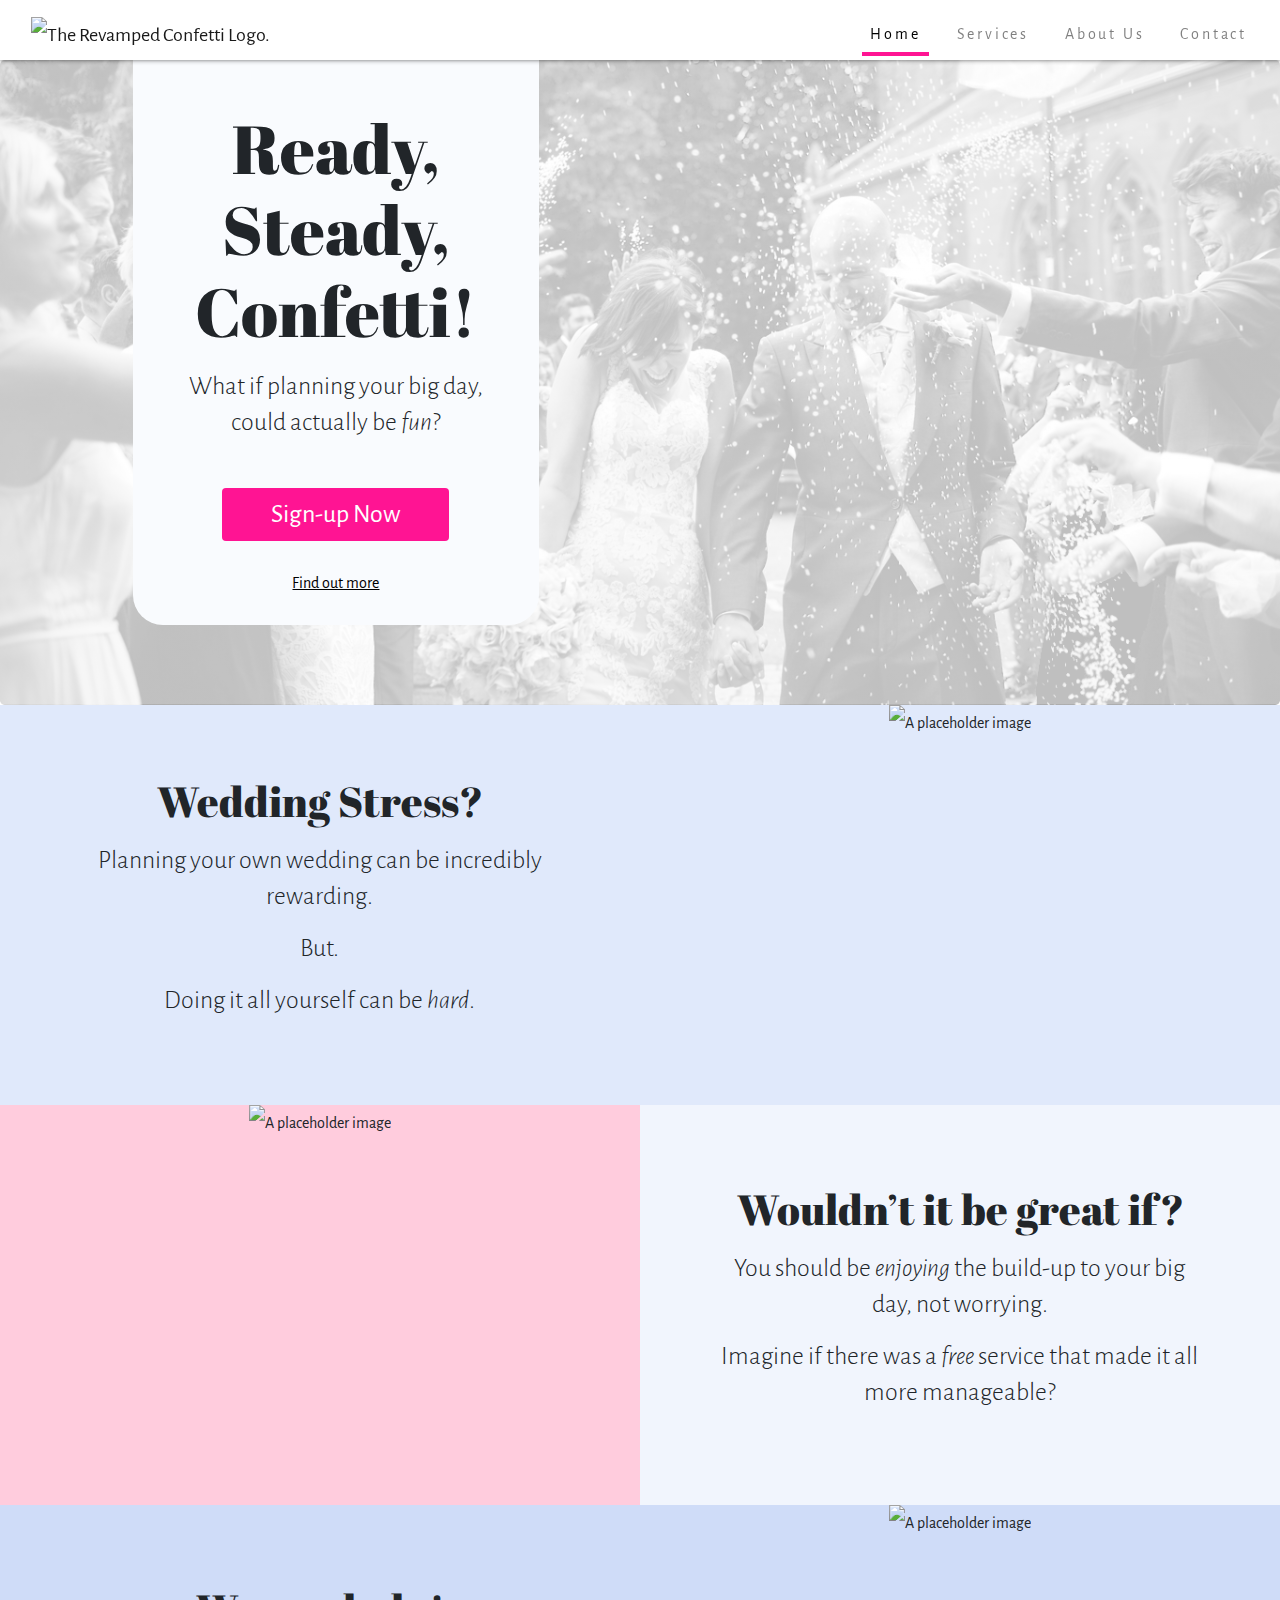
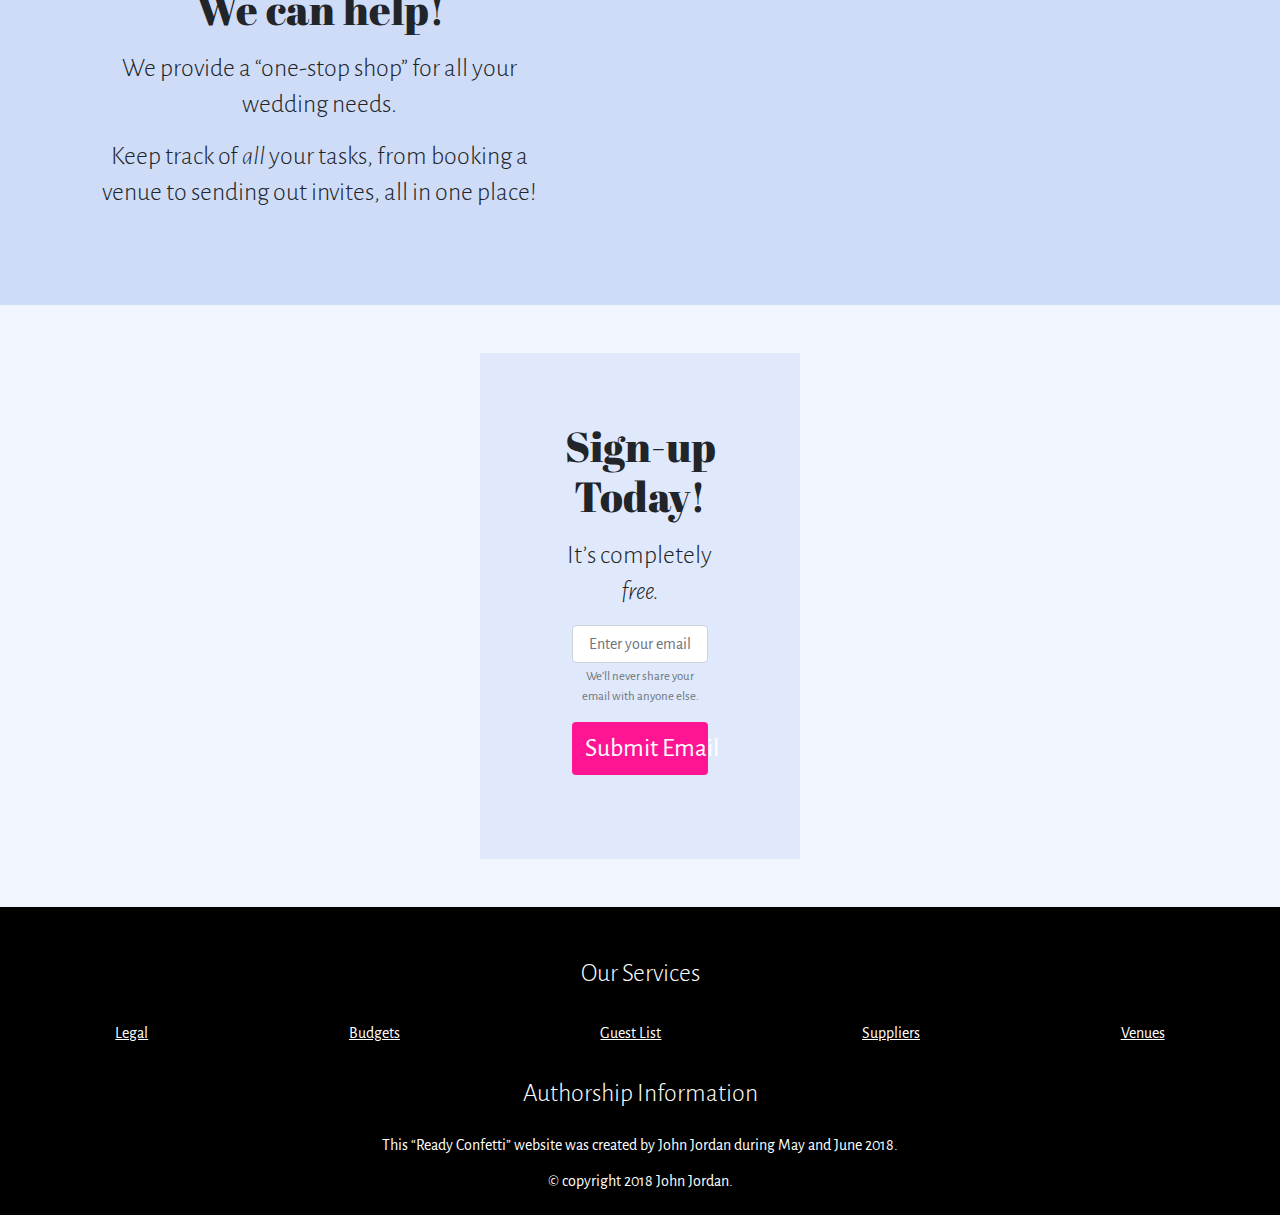
==== commit 6dce8f8a: "Some layout changes" ====
--- a/index.html
+++ b/index.html
@@ -73,7 +73,7 @@
 				<!-- Outer wrapper contains white overlay -->
 				<div class="col-md-12 mb-3">
 					<!-- Start of headline. Divs used for newline wrapping.  -->
-					<h1 class="display">
+					<h1 class="display mb-3">
 						<div>
 							Ready,
 						</div>
@@ -88,7 +88,7 @@
 						<!-- Using Bootstrap display functionality along with custom breakpoints, to toggle visibility -->
 						<!-- but afraid it might be stressful?
 					</p> -->
-					<p class="lead">
+					<p class="lead mb-5">
 						What if planning your big day,
 						<br class="title-breaker d-none d-sm-block d-md-none d-lg-block"/>
 						could actually be <span class="italic">fun</span>?
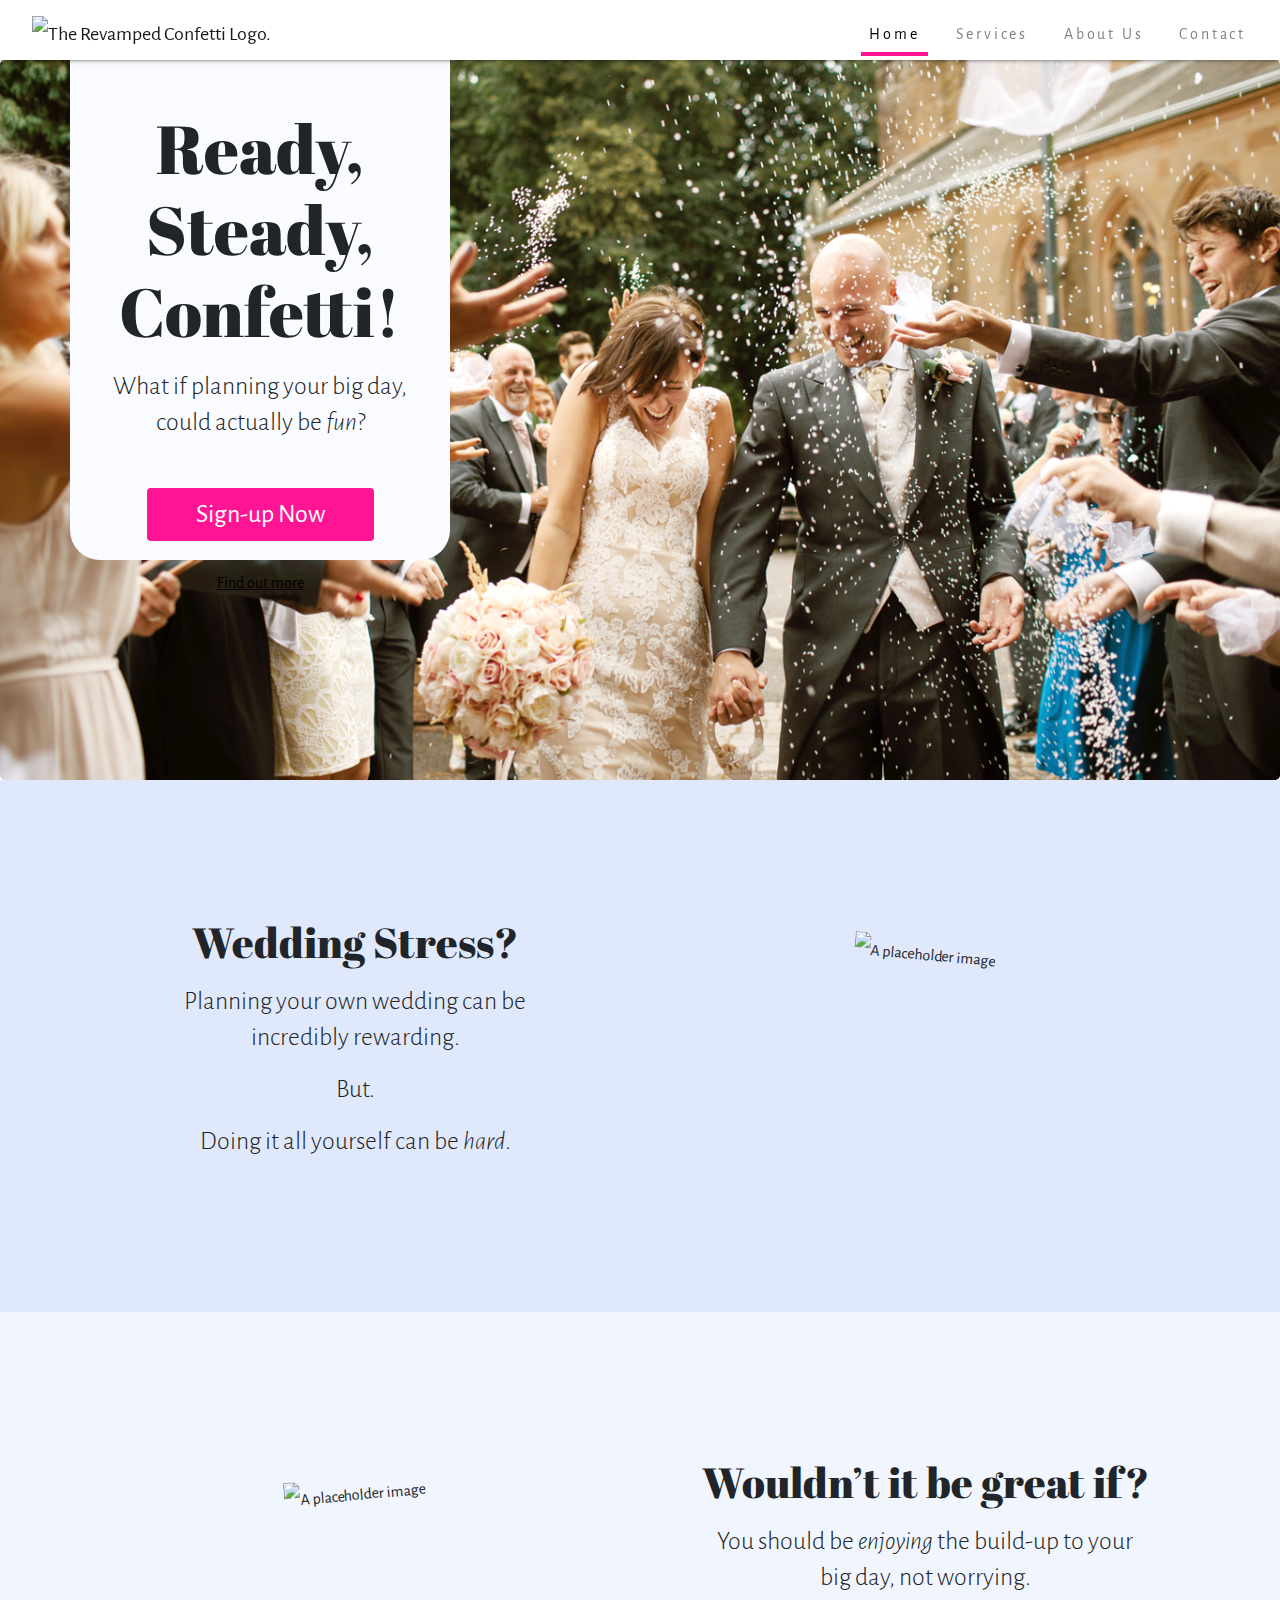
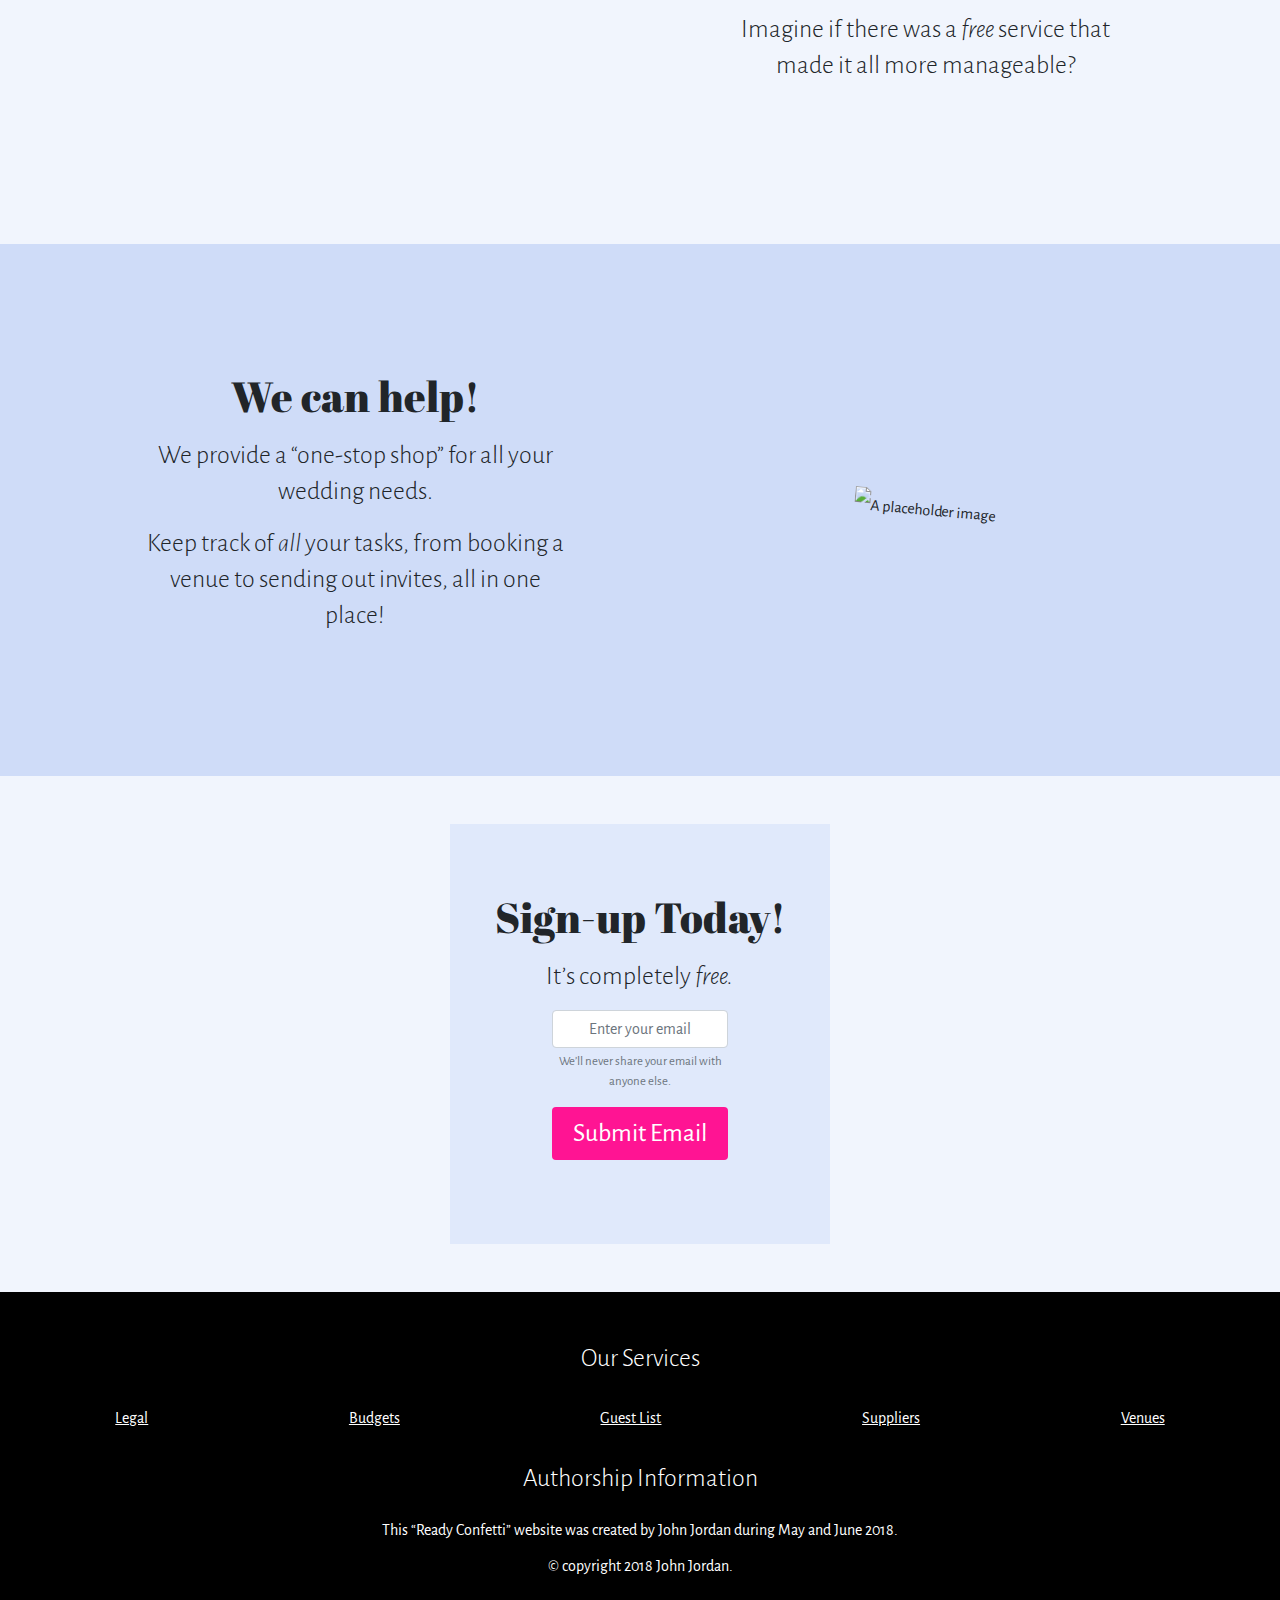
==== commit 7bb31471: "Changed layout on home page, need to adjust services and about and contact us page to switch to narr" ====
--- a/index.html
+++ b/index.html
@@ -20,200 +20,240 @@
     <!-- Alegreya Sans -->
     <link href="https://fonts.googleapis.com/css?family=Alegreya+Sans:400,400i" rel="stylesheet">
 </head>
-<body class="container-fluid">
+<body class="">
 	<!-- Start of navigation bar -->
 	<!-- Used class 'sticky-top' rather than 'fixed-top' as 'fixed-top' overlaps content below it -->
-	<nav class="row navbar navbar-expand-md navbar-light sticky-top pb-0">
-		<!-- Start of anchor tag containing logo -->
-		<a class="navbar-brand col-9 col-md-4 mb-2 mb-md-0" href="#">
-			<!-- Logo -->
-			<!-- <img class="img-fluid d-md-none mh-50" src="img/logo-mark.svg" alt="The Revamped Confetti logo mark – a bouquet of flowers."> -->
-			<img class="img-fluid mh-66" src="img/logo-full.svg" alt="The Revamped Confetti Logo.">
-			<!-- End logo -->
-		</a>
-		<!-- End of anchor tag containing logo -->
-		<!-- Start of button that controls collapsable menu functionality -->
-		<!-- Constrained width of button element and aligned it to right using 'ml-auto' class, to right-align hamburger icon -->
-		<button class="navbar-toggler ml-auto text-right" type="button" data-toggle="collapse" data-target="#mobileMenu" aria-controls="mobileMenu" aria-expanded="false" aria-label="Toggle navigation" role="navigation">
-		    <span class="navbar-toggler-icon"></span>
-		</button>
-		<!-- End of button that controls collapsable menu functionality -->
-		<!-- Start of nav bar menu items, wrapped in a div for collapsable functionality -->
-		<!-- Start of wrapper div -->
-		<div id="mobileMenu" class="col-12 col-md-8 collapse navbar-collapse text-center">
-			<!-- Needed to add class 'ml-auto' to right-align menu options -->
-			<ul class="navbar-nav ml-auto">
-				<!-- Start of navigation-links -->
-				<li class="nav-item active">
-					<a href="#" class="nav-link">
-						Home
-					</a>
-				</li>
-				<li class="nav-item">
-					<a href="pages/services.html" class="nav-link">Services</a>
-				</li>
-				<li class="nav-item">
-					<a href="pages/aboutus.html#" class="nav-link">About Us</a>
-				</li>
-				<li class="nav-item">
-					<a href="pages/contact.html" class="nav-link">Contact</a>
-				</li>
-				<!-- End of navigation-links -->
-				<!-- Items are right-aligned using flexbox 'justify-content-end' class. Needed to use full row width -->
-			</ul>
-			<!-- End of nav bar menu items -->
-		</div>
-		<!-- End of wrapper div-->
-	</nav>
-	<!-- End of navigation bar -->
+
+		<nav class="navbar navbar-expand-md navbar-light sticky-top pb-0">
+			<!-- Start of anchor tag containing logo -->
+			<a class="navbar-brand  mb-2 mb-md-0 ml-3" href="#">
+				<!-- Logo -->
+				<img class="img-fluid d-md-none mh-50" src="img/logo-mark.svg" alt="The Revamped Confetti logo mark – a bouquet of flowers." width="64">
+				<img class="img-fluid mh-66 d-none d-md-block" src="img/logo-full.svg" alt="The Revamped Confetti Logo." width="320">
+				<!-- End logo -->
+			</a>
+			<!-- End of anchor tag containing logo -->
+			<!-- Start of button that controls collapsable menu functionality -->
+			<!-- Constrained width of button element and aligned it to right using 'ml-auto' class, to right-align hamburger icon -->
+			<button class="navbar-toggler ml-auto text-right" type="button" data-toggle="collapse" data-target="#mobileMenu" aria-controls="mobileMenu" aria-expanded="false" aria-label="Toggle navigation" role="navigation">
+			    <span class="navbar-toggler-icon"></span>
+			</button>
+			<!-- End of button that controls collapsable menu functionality -->
+			<!-- Start of nav bar menu items, wrapped in a div for collapsable functionality -->
+			<!-- Start of wrapper div -->
+			<div id="mobileMenu" class=" collapse navbar-collapse text-center">
+				<!-- Needed to add class 'ml-auto' to right-align menu options -->
+				<ul class="navbar-nav ml-auto">
+					<!-- Start of navigation-links -->
+					<li class="nav-item active">
+						<a href="#" class="nav-link">
+							Home
+						</a>
+					</li>
+					<li class="nav-item">
+						<a href="pages/services.html" class="nav-link">Services</a>
+					</li>
+					<li class="nav-item">
+						<a href="pages/aboutus.html#" class="nav-link">About Us</a>
+					</li>
+					<li class="nav-item">
+						<a href="pages/contact.html" class="nav-link">Contact</a>
+					</li>
+					<!-- End of navigation-links -->
+					<!-- Items are right-aligned using flexbox 'justify-content-end' class. Needed to use full row width -->
+				</ul>
+				<!-- End of nav bar menu items -->
+			</div>
+			<!-- End of wrapper div-->
+		</nav>
+		<!-- End of navigation bar -->
 
 	<!-- Start of jumbotron -->
-	<header class="row main-page jumbotron pt-0 back-image text-center mb-0">
-		<div class="offset-md-1 col-md-5 col-xl-4 pt-5 mb-3 header-banner">
-				<!-- Outer wrapper contains white overlay -->
-				<div class="col-md-12 mb-3">
-					<!-- Start of headline. Divs used for newline wrapping.  -->
-					<h1 class="display mb-3">
-						<div>
-							Ready,
-						</div>
-						<div>Steady,</div>
-						<div>Confetti!</div>
-					</h1>
-					<!-- End of headline -->
-					<!-- 'Lead' class applied to paragraph to add emphasis -->
-					<!-- <p class="lead offset-1 col-10 offset-md-0 col-md-12">
-						Want to plan your own wedding,
-						<br class="title-breaker d-none d-sm-block d-md-none d-lg-block" /> -->
-						<!-- Using Bootstrap display functionality along with custom breakpoints, to toggle visibility -->
-						<!-- but afraid it might be stressful?
-					</p> -->
-					<p class="lead mb-5">
-						What if planning your big day,
-						<br class="title-breaker d-none d-sm-block d-md-none d-lg-block"/>
-						could actually be <span class="italic">fun</span>?
-						<!-- Using Bootstrap display functionality along with custom breakpoints, to toggle visibility -->
-					</p>
-					<!-- <p class="row lead">This too, is also text about bland things as well.</p> -->
-					<a href="#form-gap" class="btn rc-pink lead px-5">Sign-up Now</a>
-					<a href="#me" id="me" class="nav-link col-12 text-center">Find out more</a>
-				</div>
-		</div>
+	<header class="main-page jumbotron pt-0 back-image text-center mb-0">
+		<!-- start bootstrap wrapping content -->
+		<div class="container">
+			<div class="row">
+				<div class=" col-md-5 col-xl-4 pt-5 mb-3 header-banner">
+					<!-- Outer wrapper contains white overlay -->
+					<div class="col-md-12 mb-3">
+						<!-- Start of headline. Divs used for newline wrapping.  -->
+						<h1 class="display mb-3">
+							<div>
+								Ready,
+							</div>
+							<div>Steady,</div>
+							<div>Confetti!</div>
+						</h1>
+						<!-- End of headline -->
+						<!-- 'Lead' class applied to paragraph to add emphasis -->
+						<!-- <p class="lead offset-1 col-10 offset-md-0 col-md-12">
+							Want to plan your own wedding,
+							<br class="title-breaker d-none d-sm-block d-md-none d-lg-block" /> -->
+							<!-- Using Bootstrap display functionality along with custom breakpoints, to toggle visibility -->
+							<!-- but afraid it might be stressful?
+						</p> -->
+						<p class="lead mb-5">
+							What if planning your big day,
+							<br class="title-breaker d-none d-sm-block d-md-none d-lg-block"/>
+							could actually be <span class="italic">fun</span>?
+							<!-- Using Bootstrap display functionality along with custom breakpoints, to toggle visibility -->
+						</p>
+						<!-- <p class="row lead">This too, is also text about bland things as well.</p> -->
+						<a href="#form-gap" class="btn rc-pink lead px-5">Sign-up Now</a>
+						<a href="#me" id="me" class="nav-link col-12 text-center">Find out more</a>
+					</div>
+				</div>
+			</div>
+			<!-- end row wrapper -->
+		</div>
+		<!-- end bootstrap wrapping content -->
 
 	</header>
 	<!-- End of jumbotron -->
 	<!-- Start of first row -->
-	<section class="row align-items-stretch  text-center rc-lighter-purple" id="first-row">
-		<!-- Start of first row, first column -->
-		<div class="col-md-6 my-5 py-5 my-md-0 py-md-0 align-self-center">
-			<!-- Making the flex child align in center is desirable, but need to remove margin/padding as causes alignment issues with image on medium layouts.  -->
-	        <h2 class="display">Wedding Stress?</h2>
-	        <p class="lead col-12 offset-lg-1 col-lg-10">
-	        	Planning your own wedding can be incredibly rewarding.
-	        </p>
-	        <p class="lead col-12 offset-lg-1 col-lg-10">
-	        	But.
-	        </p>
-	        <p class="lead col-12 offset-lg-1 col-lg-10">
-	        	Doing it all yourself can be <span class="italic">hard</span>.
-	        </p>
-		</div>
-		<!-- End of first row, first column -->
-		<!-- Start of first row, second column -->
-		<div class="col-md-6 no-gutter">
-			<!-- Applying 'd-flex' class makes div take up entire height available to it -->
-			<img class="img-fluid landing-images" src="img/stress-warmer-resized.jpg" alt="A placeholder image">
-		</div>
-		<!-- End of first row, second column -->
+	<section class="rc-lighter-purple l-section" id="first-row">
+		<div class="container ">
+			<div class="row align-items-stretch  text-center">
+				<!-- Start of first row, first column -->
+				<div class="col-md-6 my-5 py-5 my-md-0 py-md-0 align-self-center l-limited--width">
+					<!-- Making the flex child align in center is desirable, but need to remove margin/padding as causes alignment issues with image on medium layouts.  -->
+			        <h2 class="display">Wedding Stress?</h2>
+			        <p class="lead col-12 offset-lg-1 col-lg-10">
+			        	Planning your own wedding can be incredibly rewarding.
+			        </p>
+			        <p class="lead col-12 offset-lg-1 col-lg-10">
+			        	But.
+			        </p>
+			        <p class="lead col-12 offset-lg-1 col-lg-10">
+			        	Doing it all yourself can be <span class="italic">hard</span>.
+			        </p>
+				</div>
+				<!-- End of first row, first column -->
+				<!-- Start of first row, second column -->
+				<div class="col-md-6 no-gutter">
+					<!-- Applying 'd-flex' class makes div take up entire height available to it -->
+					<img class="img-fluid landing-images rotate-right" src="img/stress-warmer-resized.jpg" alt="A placeholder image">
+				</div>
+				<!-- End of first row, second column -->
+			</div>
+			<!-- end Bootstrap row wrapper -->
+		</div>
+		<!-- end bootstrap container wrapper -->
 	</section>
 	<!-- End of first row -->
 	<!-- Start of SECOND row -->
-	<section class="row flex-row-reverse align-items-stretch text-center rc-lightest-purple">
-		<!-- Start of SECOND row, first column -->
-		<div class="col-md-6 align-self-center my-5 py-5 my-md-0 py-md-0 ">
-	        <h2 class="display">Wouldn’t it be great if?</h2>
-	        <p class="lead col-12 offset-lg-1 col-lg-10">
-	        	<!-- 'col-md-6' and 'mx-auto' classes center element on medium-up screens -->
-	        	You should be <span class="italic">enjoying</span> the build-up to your big day, not worrying.
-	        </p>
-	        <p class="lead col-12 offset-lg-1 col-lg-10">
-	        	Imagine if there was a <span class="italic">free</span> service that made it all more manageable?
-	        </p>
-		</div>
-		<!-- End of SECOND row, first column -->
-		<!-- Start of SECOND row, second column -->
-		<div class="col-md-6 show-p no-gutter">
-			<img class="img-fluid landing-images" src="img/easier-way-less-warm.jpg" alt="A placeholder image">
-		</div>
-		<!-- End of SECOND row, second column -->
+	<section class="rc-lightest-purple l-section">
+		<div class="container">
+			<div class="row flex-row-reverse align-items-stretch text-center">
+				<!-- Start of SECOND row, first column -->
+				<div class="col-md-6 align-self-center l-limited--width ">
+			        <h2 class="display">Wouldn’t it be great if?</h2>
+			        <p class="lead col-12 offset-lg-1 col-lg-10">
+			        	<!-- 'col-md-6' and 'mx-auto' classes center element on medium-up screens -->
+			        	You should be <span class="italic">enjoying</span> the build-up to your big day, not worrying.
+			        </p>
+			        <p class="lead col-12 offset-lg-1 col-lg-10">
+			        	Imagine if there was a <span class="italic">free</span> service that made it all more manageable?
+			        </p>
+				</div>
+				<!-- End of SECOND row, first column -->
+				<!-- Start of SECOND row, second column -->
+				<div class="col-md-6 no-gutter">
+					<img class="img-fluid landing-images rotate-left" src="img/easier-way-less-warm.jpg" alt="A placeholder image">
+				</div>
+				<!-- End of SECOND row, second column -->
+
+			</div>
+		</div>
+		<!-- end bootstrap container  -->
+
 	</section>
 	<!-- End of SECOND row -->
 
 	<!-- Start of THIRD row -->
-	<section class="row align-items-stretch  text-center rc-light-purple">
-		<!-- 'Align-items-stretch' means images stretch to fill entire flex parent  -->
-		<!-- Start of THIRD row, first column -->
-		<div class="col-md-6 my-5 py-5 my-md-0 py-md-0 align-self-center">
-			<!-- 'Align-self-center' keeps flex child in center of parent -->
-	        <h2 class="display">We can help!</h2>
-	        <p class="lead col-12 offset-lg-1 col-lg-10">
-	        	<!-- 'col-md-6' and 'mx-auto' classes center element on medium-up screens -->
-	        	We provide a “one-stop shop” for all your wedding needs.
-	        </p>
-	        <p class="lead col-12 offset-lg-1 col-lg-10">
-	        	Keep track of <span class="italic">all</span> your tasks, from booking a venue to sending out invites, all in one place!
-	        </p>
-		</div>
-		<!-- End of THIRD row, first column -->
-		<!-- Start of THIRD row, second column -->
-		<div class="col-md-6 no-gutter">
-			<img class="img-fluid landing-images" src="img/wedding-warmer.jpg" alt="A placeholder image">
-		</div>
-		<!-- End of THIRD row, second column -->
+	<section class="rc-light-purple l-section">
+		<div class="container">
+			<div class="row align-items-center  justify-content-center text-center ">
+				<!-- 'Align-items-stretch' means images stretch to fill entire flex parent  -->
+				<!-- Start of THIRD row, first column -->
+				<div class="col-md-6 my-5 py-5">
+					<!-- 'Align-self-center' keeps flex child in center of parent -->
+			        <h2 class="display">We can help!</h2>
+			        <p class="lead col-12 offset-lg-1 col-lg-10">
+			        	<!-- 'col-md-6' and 'mx-auto' classes center element on medium-up screens -->
+			        	We provide a “one-stop shop” for all your wedding needs.
+			        </p>
+			        <p class="lead col-12 offset-lg-1 col-lg-10">
+			        	Keep track of <span class="italic">all</span> your tasks, from booking a venue to sending out invites, all in one place!
+			        </p>
+				</div>
+				<!-- End of THIRD row, first column -->
+				<!-- Start of THIRD row, second column -->
+				<div class="col-md-6 no-gutter">
+					<img class="img-fluid landing-images rotate-right" src="img/wedding-warmer.jpg" alt="A placeholder image">
+				</div>
+				<!-- End of THIRD row, second column -->
+			</div>
+		</div>
+		<!-- end bootstrap container -->
 	</section>
 	<!-- End of THIRD row -->
 	<div id="form-gap"></div>
 	<!-- Start of FORM row -->
-	<section class="row justify-content-center rc-lightest-purple">
-		<div class="col-12 col-md-6 col-lg-4 col-xl-3 text-center my-5 py-5 rc-lighter-purple form-wrapper">
-			<h2 class="display">Sign-up Today!</h2>
-			<p class="lead col-12 offset-lg-1 col-lg-10">It’s completely <span class="italic">free.</span></p>
-			<form action="#" class="col-12 col-md-10 col-lg-8 mx-auto" id="sign-up-form">
-				<div class="form-group">
-				    <input type="email" class="form-control text-center" id="exampleInputEmail1" aria-describedby="emailHelp" placeholder="Enter your email">
-				    <small id="emailHelp" class="form-text text-muted">We’ll never share your email with anyone else.</small>
-				</div>
-				<!-- Start of button -->
-				<button type="submit" class="btn btn-block rc-pink lead">Submit Email</button>
-				<!-- End of button -->
-			</form>
-		</div>
+	<section class="rc-lightest-purple">
+		<div class="container">
+			<div class="row justify-content-center ">
+				<div class="col-12 col-md-6 col-lg-4 text-center my-5 py-5 rc-lighter-purple form-wrapper">
+					<h2 class="display">Sign-up Today!</h2>
+					<p class="lead col-12 offset-lg-1 col-lg-10">It’s completely <span class="italic">free.</span></p>
+					<form action="#" class="col-12 col-md-10 col-lg-8 mx-auto" id="sign-up-form">
+						<div class="form-group">
+						    <input type="email" class="form-control text-center" id="exampleInputEmail1" aria-describedby="emailHelp" placeholder="Enter your email">
+						    <small id="emailHelp" class="form-text text-muted">We’ll never share your email with anyone else.</small>
+						</div>
+						<!-- Start of button -->
+						<button type="submit" class="btn btn-block rc-pink lead">Submit Email</button>
+						<!-- End of button -->
+					</form>
+				</div>
+			</div>
+		</div>
+
 	</section>
 	<!-- End of FORM row -->
+
+	<!-- end of content container wrapper -->
 	<!-- Start of Footer -->
-	<footer class="row text-center black">
-		<!-- Start of wrapper div -->
-		<div class="wrapper col-12 mt-5">
-			<div class="lead">Our Services</div>
-			<!-- end line -->
-			<nav class="black footer-links d-flex justify-content-around flex-wrap margin-bottom">
-				<a href="pages/services.html#legal" class="mx-3 my-2">Legal</a>
-				<a href="pages/services.html#budget" class="mx-3 my-2">Budgets</a>
-				<a href="pages/services.html#guest-list" class="mx-3 my-2">Guest List</a>
-				<a href="pages/services.html#suppliers" class="mx-3 my-2">Suppliers</a>
-				<a href="pages/services.html#venues" class="mx-3 my-2">Venues</a>
-			</nav>
-			<!-- end line -->
-			<div class="lead">Authorship Information</div>
-			<!-- end line -->
-			<address class="">
-				This “Ready Confetti” website was created by John Jordan during May and June 2018. <br/>© copyright <span id="year">2018</span> John Jordan.
-			</address>
-			<!-- end line -->
-		</div>
-		<!-- End of wrapper div -->
+	<footer class="container-fluid text-center black">
+		<div class="row">
+			<!-- Start of wrapper div -->
+			<div class="wrapper col-12 mt-5">
+				<div class="lead">Our Services</div>
+				<!-- end line -->
+				<nav class="black footer-links d-flex justify-content-around flex-wrap margin-bottom">
+					<a href="pages/services.html#legal" class="mx-3 my-2">Legal</a>
+					<a href="pages/services.html#budget" class="mx-3 my-2">Budgets</a>
+					<a href="pages/services.html#guest-list" class="mx-3 my-2">Guest List</a>
+					<a href="pages/services.html#suppliers" class="mx-3 my-2">Suppliers</a>
+					<a href="pages/services.html#venues" class="mx-3 my-2">Venues</a>
+				</nav>
+				<!-- end line -->
+				<div class="lead">Authorship Information</div>
+				<!-- end line -->
+				<address class="">
+					This “Ready Confetti” website was created by John Jordan during May and June 2018. <br/>© copyright <span id="year">2018</span> John Jordan.
+				</address>
+				<!-- end line -->
+			</div>
+			<!-- End of wrapper div -->
+
+		</div>
+		<!-- end of row wrapper div -->
+
 	</footer>
 	<!-- End of Footer  -->
+
+
 
 	<!-- Local copies of JavaScript files. jQuery first, then Popper.js, then Bootstrap JS -->
     <script src="js/jquery-3.3.1.slim.min.js"></script>
--- a/css/custom.css
+++ b/css/custom.css
@@ -13,7 +13,7 @@
 
 header.jumbotron {
 	/* Sets minimum height on jumbotron elements, so that content doesn't determine height */
-	min-height: 400px;
+	min-height: 650px;
 }
 
 .display, .lead, .margin-bottom {
@@ -29,9 +29,6 @@
 	/* Removes default Bootstrap padding from any element containing 'col-x' classes */
 	padding-left: 0;
 	padding-right: 0;
-}
-
-@media screen and (max-width: 766px){
 }
 
 @media screen and (max-width: 330px) {
@@ -191,6 +188,7 @@
 	background-color: var(--rc-even-lightest-purple);
 	border-bottom-right-radius: 30px;
 	border-bottom-left-radius: 30px;
+	max-height: 500px;
 }
 .custom-toggler.navbar-toggler-icon {
 	/*Adds pink colour to border */
@@ -203,6 +201,17 @@
 	background-color: #FFFFFF;
 }
 
+.l-section {
+	min-height: 532px;
+	display: flex;
+	justify-content: center;
+	align-items: center;
+}
+
+.l-limited--width {
+	max-width: 900px;
+}
+
 /* A class to apply to elements to highlight them for screenshots */
 
 .show-g {
@@ -216,44 +225,43 @@
 /* IMAGES */
 
 header.main-page {
-	background-image: linear-gradient(rgba(256,256,256,0.75), rgba(256,256,256,0.75)), url('../img/hero-black-and-white.jpg');
+	background-image: url('../img/hero-warm.jpg');
+	min-height: 720px;
 }
 
 header.services {
 	background-image: url('../img/let-us-help-h800.jpg');
+
 }
 
 header.aboutus {
-	/* To push down image-containing div slightly */
-	margin-top-top: 3rem;
+
 	background-image: url("../img/why-we-do-this-background.jpg");
+
 }
 
 header.contactus {
 	background-image: url("../img/contact-us-500x200.jpg");
-}
-img.min-400 {
-	min-height: 320px;
-	max-height: 320px;
+
+}
+
+.landing-images {
+	height: 352px;
 	width: 100%;
-	display: flex;
-	flex: 1;
-}
-
-img.landing-images {
-	height: 100%;
-	width: 100%;
-	min-height: 400px;
-	max-height: 400px;
-}
-
-@media screen and (max-width: 767px) {
-	/* Restrict image size on smaller screens */
-	img.landing-images {
-		min-height: 320px;
-		max-height: 400px;
-	}
-}
+	border: solid 20px transparent;
+	/* Need to specify a border first, before image will display */
+	border-image: url('../img/frame-border.jpg') 300 round;
+}
+
+.rotate-right {
+	transform: rotate(5deg);
+}
+
+.rotate-left {
+	transform: rotate(-5deg);
+}
+
+
 
 img.mh-50 {
 	/*custom class to restrict height of SVG logo-mark */
@@ -363,11 +371,16 @@
 		padding-bottom: 1.5rem;
 		padding-top: 1.5rem;
 	}
+
+	.landing-images {
+		border: none;
+		transform: rotate(0deg);
+	}
 }
 
 /* Misc */
 
-section> .form-wrapper {
+.form-wrapper {
 	border: solid 20px transparent;
 	/* Need to specify a border first, before image will display */
 	border-image: url('../img/frame-border.jpg') 300 round;
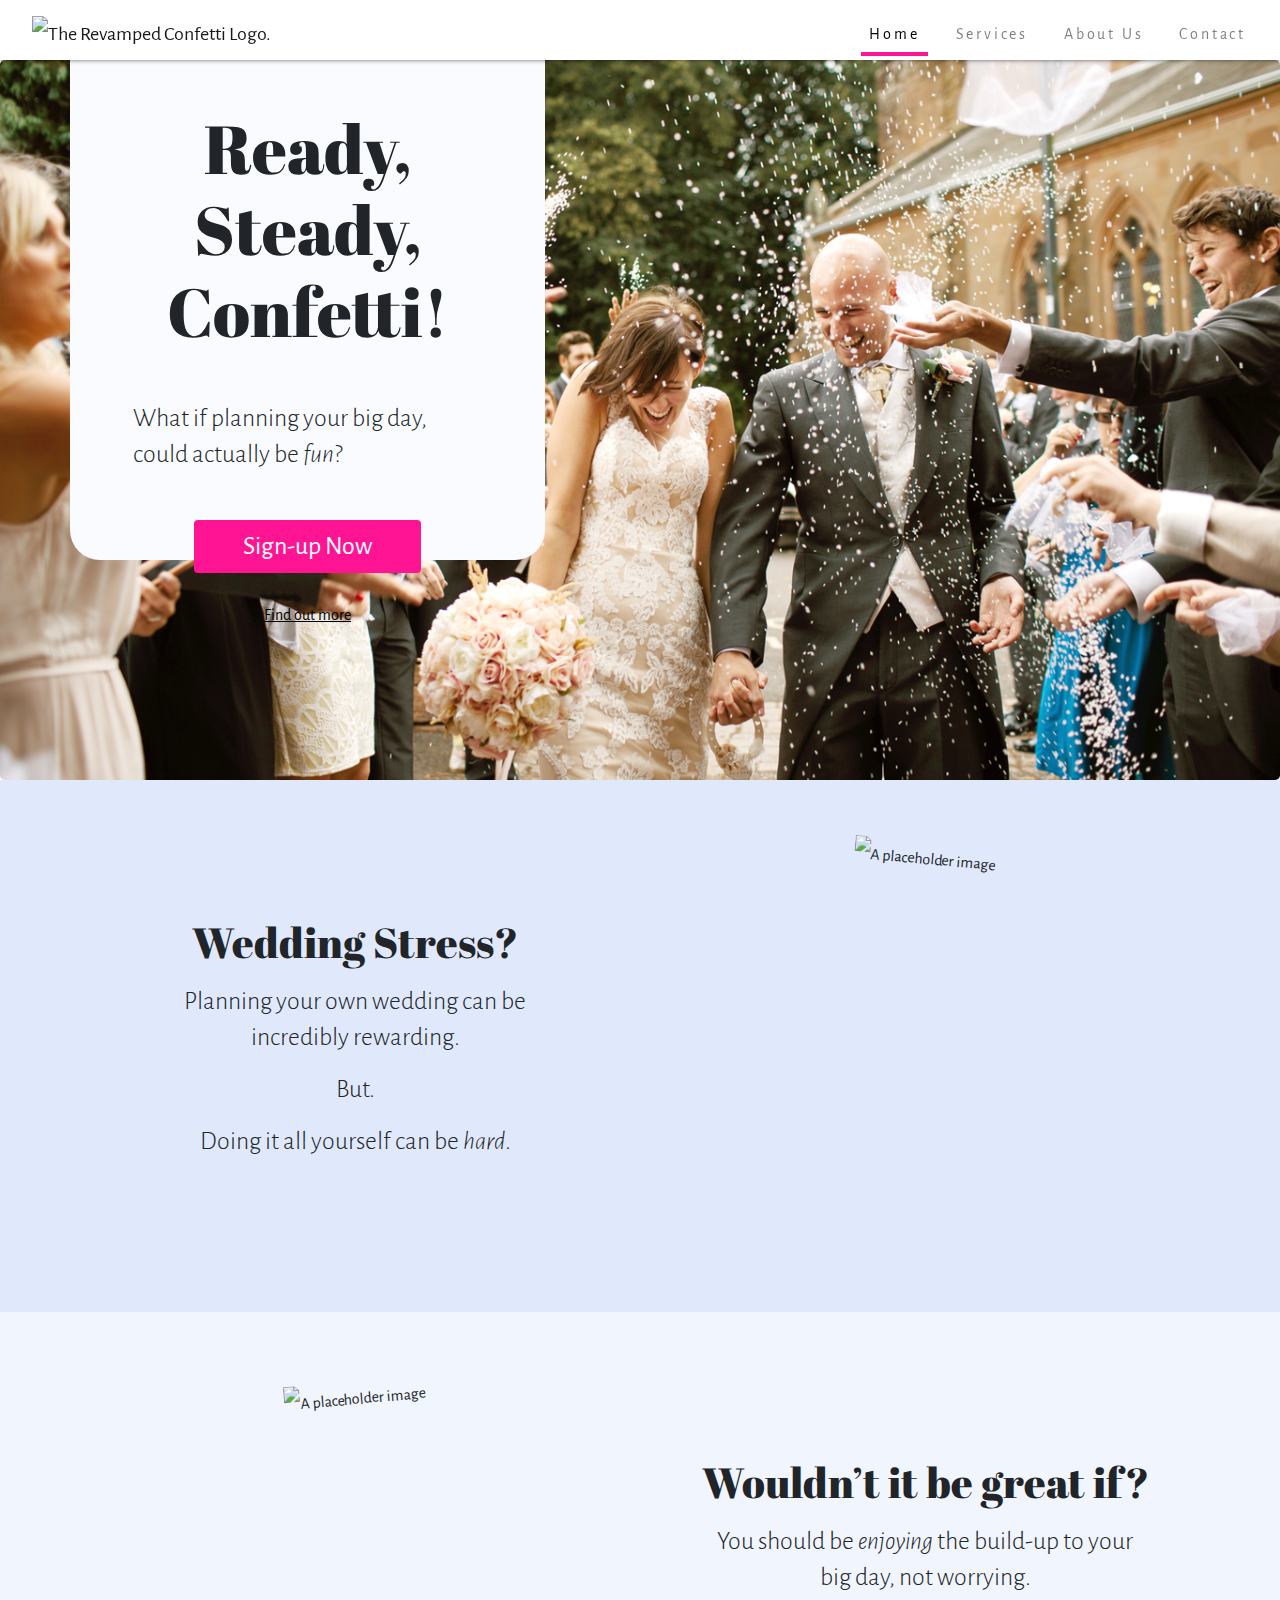
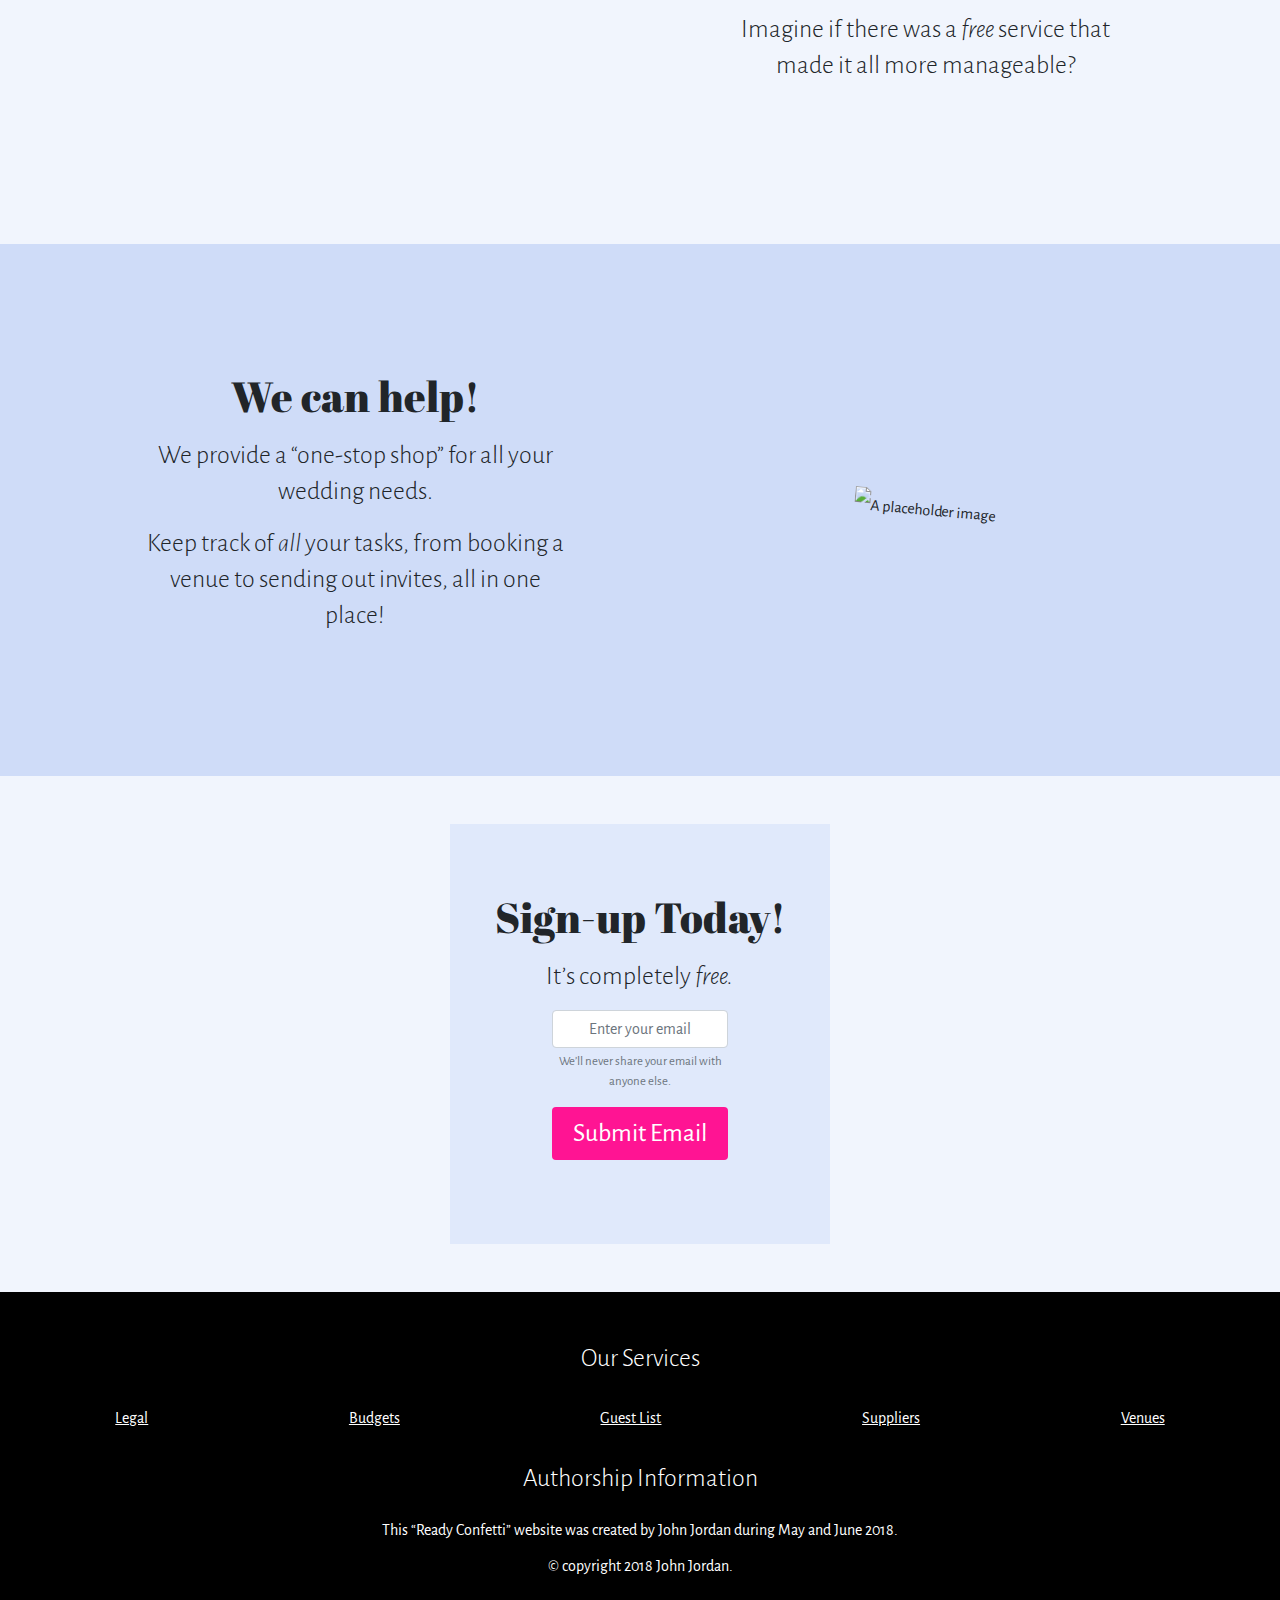
==== commit 0b799786: "Finished contact us and about pages" ====
--- a/index.html
+++ b/index.html
@@ -54,7 +54,7 @@
 						<a href="pages/services.html" class="nav-link">Services</a>
 					</li>
 					<li class="nav-item">
-						<a href="pages/aboutus.html#" class="nav-link">About Us</a>
+						<a href="pages/aboutus.html" class="nav-link">About Us</a>
 					</li>
 					<li class="nav-item">
 						<a href="pages/contact.html" class="nav-link">Contact</a>
@@ -73,7 +73,7 @@
 		<!-- start bootstrap wrapping content -->
 		<div class="container">
 			<div class="row">
-				<div class=" col-md-5 col-xl-4 pt-5 mb-3 header-banner">
+				<div class=" col-md-6 col-xl-5 pt-5 mb-3 px-3 px-md-5 header-banner">
 					<!-- Outer wrapper contains white overlay -->
 					<div class="col-md-12 mb-3">
 						<!-- Start of headline. Divs used for newline wrapping.  -->
@@ -82,7 +82,7 @@
 								Ready,
 							</div>
 							<div>Steady,</div>
-							<div>Confetti!</div>
+							<div class="mb-5">Confetti!</div>
 						</h1>
 						<!-- End of headline -->
 						<!-- 'Lead' class applied to paragraph to add emphasis -->
@@ -92,9 +92,8 @@
 							<!-- Using Bootstrap display functionality along with custom breakpoints, to toggle visibility -->
 							<!-- but afraid it might be stressful?
 						</p> -->
-						<p class="lead mb-5">
+						<p class="lead mb-5 text-left">
 							What if planning your big day,
-							<br class="title-breaker d-none d-sm-block d-md-none d-lg-block"/>
 							could actually be <span class="italic">fun</span>?
 							<!-- Using Bootstrap display functionality along with custom breakpoints, to toggle visibility -->
 						</p>
@@ -115,7 +114,7 @@
 		<div class="container ">
 			<div class="row align-items-stretch  text-center">
 				<!-- Start of first row, first column -->
-				<div class="col-md-6 my-5 py-5 my-md-0 py-md-0 align-self-center l-limited--width">
+				<div class="col-md-6 my-5 py-5 align-self-center l-limited--width">
 					<!-- Making the flex child align in center is desirable, but need to remove margin/padding as causes alignment issues with image on medium layouts.  -->
 			        <h2 class="display">Wedding Stress?</h2>
 			        <p class="lead col-12 offset-lg-1 col-lg-10">
@@ -146,7 +145,7 @@
 		<div class="container">
 			<div class="row flex-row-reverse align-items-stretch text-center">
 				<!-- Start of SECOND row, first column -->
-				<div class="col-md-6 align-self-center l-limited--width ">
+				<div class="col-md-6 my-5 py-5  align-self-center l-limited--width ">
 			        <h2 class="display">Wouldn’t it be great if?</h2>
 			        <p class="lead col-12 offset-lg-1 col-lg-10">
 			        	<!-- 'col-md-6' and 'mx-auto' classes center element on medium-up screens -->
